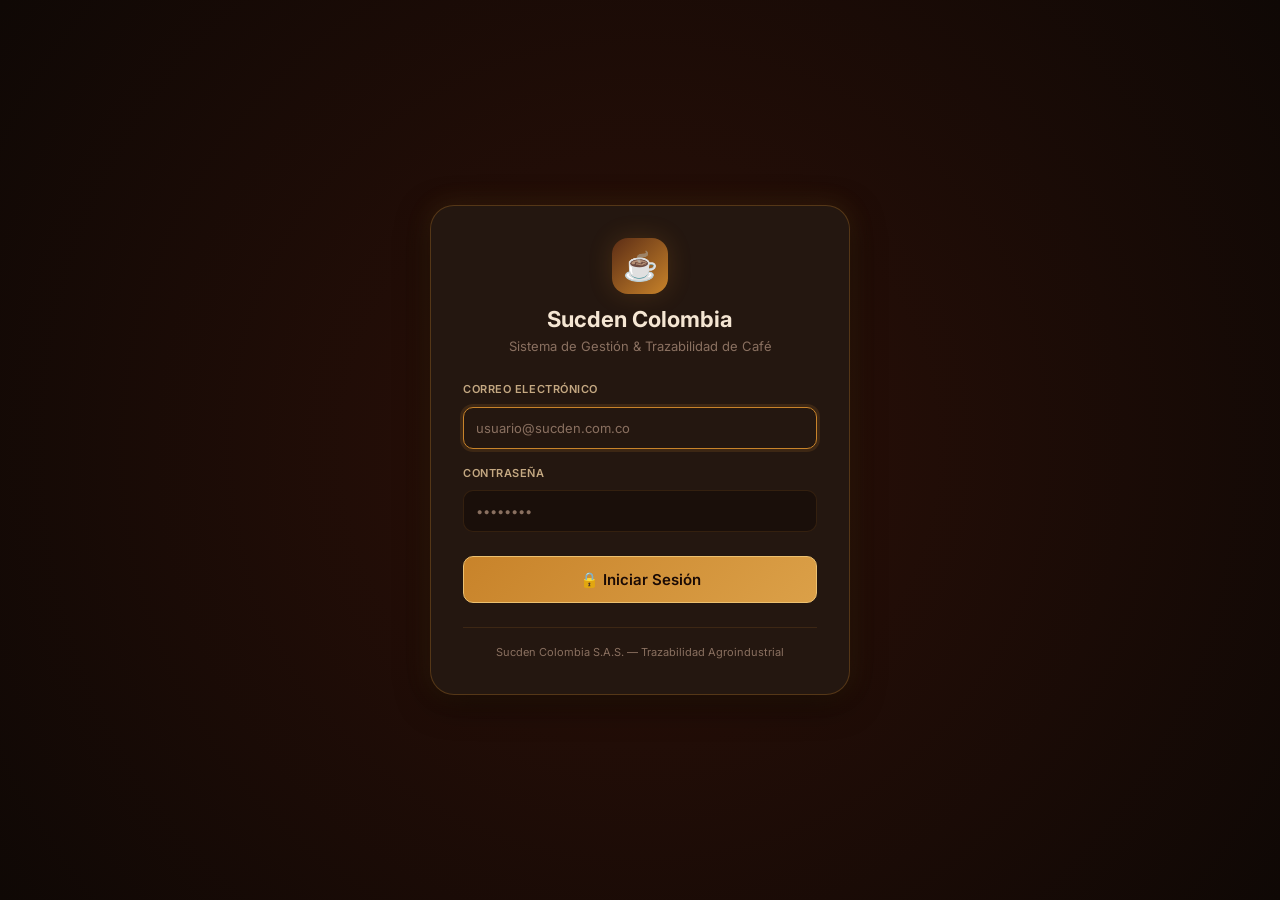
==== index.html @ e95acf9c "Add files via upload" ====
<!DOCTYPE html>
<html lang="es">
<head>
  <meta charset="UTF-8">
  <meta name="viewport" content="width=device-width, initial-scale=1.0">
  <title>Sucden Colombia — Acceso al Sistema de Trazabilidad</title>
  <link rel="stylesheet" href="src/styles/main.css">
  <style>
    body {
      display: flex;
      align-items: center;
      justify-content: center;
      min-height: 100vh;
      background: radial-gradient(circle at center, var(--coffee-900) 0%, var(--bg-base) 100%);
      padding: var(--sp-4);
    }
    .login-card {
      background: var(--bg-card);
      border: 1px solid var(--border-default);
      border-radius: var(--r-xl);
      padding: var(--sp-8);
      width: 100%;
      max-width: 420px;
      box-shadow: var(--shadow-lg), var(--shadow-glow);
    }
    .login-brand {
      text-align: center;
      margin-bottom: var(--sp-6);
    }
    .login-logo {
      width: 56px;
      height: 56px;
      border-radius: var(--r-lg);
      background: linear-gradient(135deg, var(--coffee-700), var(--gold-500));
      display: flex;
      align-items: center;
      justify-content: center;
      font-size: 28px;
      margin: 0 auto var(--sp-3);
      box-shadow: var(--shadow-glow);
    }
  </style>
</head>
<body>

  <div class="login-card">
    <div class="login-brand">
      <div class="login-logo">☕</div>
      <h1 class="page-title" style="font-size:var(--text-xl)">Sucden Colombia</h1>
      <p class="page-subtitle" style="margin-top:4px">Sistema de Gestión & Trazabilidad de Café</p>
    </div>

    <form id="form-login" onsubmit="handleLogin(event)" novalidate>
      <div class="form-group mb-4">
        <label class="form-label" for="login-email">Correo Electrónico</label>
        <input type="email" id="login-email" class="form-control" placeholder="usuario@sucden.com.co" required autofocus>
      </div>

      <div class="form-group mb-6">
        <label class="form-label" for="login-password">Contraseña</label>
        <input type="password" id="login-password" class="form-control" placeholder="••••••••" required>
      </div>

      <button type="submit" id="btn-login" class="btn btn-gold btn-lg" style="width:100%;justify-content:center">
        🔒 Iniciar Sesión
      </button>
    </form>

    <div style="margin-top:var(--sp-6);padding-top:var(--sp-4);border-top:1px solid var(--border-subtle);font-size:var(--text-xs);color:var(--text-muted);text-align:center">
      Sucden Colombia S.A.S. — Trazabilidad Agroindustrial
    </div>
  </div>

  <script src="src/services/api.js"></script>
  <script src="src/services/auth.js"></script>
  <script src="src/components/ui.js"></script>
  <script>
    // Redirigir si ya está autenticado
    if (Auth.isLoggedIn()) {
      window.location.href = 'app.html';
    }

    async function handleLogin(e) {
      e.preventDefault();
      const email = document.getElementById('login-email').value;
      const pass  = document.getElementById('login-password').value;
      const btn   = document.getElementById('btn-login');

      if (!email || !pass) {
        return Toast.error('Error', 'Ingrese su correo y contraseña');
      }

      btn.disabled = true;
      btn.textContent = '⏳ Autenticando...';

      try {
        await Auth.login(email, pass);
        Toast.success('Acceso correcto', 'Redirigiendo...');
        setTimeout(() => window.location.href = 'app.html', 500);
      } catch(err) {
        Toast.error('Acceso denegado', err.message);
        btn.disabled = false;
        btn.textContent = '🔒 Iniciar Sesión';
      }
    }
  </script>
</body>
</html>
---- src/styles/main.css ----
/* ============================================================
   main.css — Sucden Colombia · Design System
   Tipografía, variables, reset, layout base
   ============================================================ */

@import url('https://fonts.googleapis.com/css2?family=Inter:wght@300;400;500;600;700;800&display=swap');

/* ── Custom Properties ───────────────────────────────────── */
:root {
  /* Paleta corporativa café */
  --coffee-950:  #1A0A05;
  --coffee-900:  #2C1008;
  --coffee-800:  #3D1A0E;
  --coffee-700:  #5C2D15;
  --coffee-600:  #7A3D1E;
  --coffee-500:  #9B5028;
  --coffee-400:  #C06C38;
  --coffee-300:  #D4884E;
  --coffee-200:  #E8B082;
  --coffee-100:  #F3D5B5;
  --coffee-50:   #FAF0E6;

  --gold-500:    #C8832A;
  --gold-400:    #DBA048;
  --gold-300:    #ECC070;
  --gold-100:    #FBF0D9;

  --cream:       #F5E6D3;
  --cream-dark:  #EDD5BB;

  --olive-700:   #3D4A2D;
  --olive-500:   #5C6E42;
  --olive-300:   #8A9E67;

  /* UI Colors */
  --bg-base:     #0F0805;
  --bg-surface:  #1C120D;
  --bg-card:     #241710;
  --bg-elevated: #2E1E14;
  --bg-input:    #1A0F0A;

  --border-subtle:  rgba(200, 131, 42, 0.15);
  --border-default: rgba(200, 131, 42, 0.3);
  --border-strong:  rgba(200, 131, 42, 0.5);

  --text-primary:   #F5E6D3;
  --text-secondary: #C4A882;
  --text-muted:     #8A7060;
  --text-inverse:   #1A0A05;

  /* Status */
  --success:     #4CAF78;
  --success-bg:  rgba(76, 175, 120, 0.12);
  --warning:     #F5A623;
  --warning-bg:  rgba(245, 166, 35, 0.12);
  --danger:      #E05252;
  --danger-bg:   rgba(224, 82, 82, 0.12);
  --info:        #5BB8E8;
  --info-bg:     rgba(91, 184, 232, 0.12);

  /* Spacing */
  --sp-1: 4px;
  --sp-2: 8px;
  --sp-3: 12px;
  --sp-4: 16px;
  --sp-5: 20px;
  --sp-6: 24px;
  --sp-8: 32px;
  --sp-10: 40px;
  --sp-12: 48px;
  --sp-16: 64px;

  /* Radius */
  --r-sm:  6px;
  --r-md:  10px;
  --r-lg:  16px;
  --r-xl:  24px;
  --r-full: 9999px;

  /* Shadows */
  --shadow-sm:  0 1px 3px rgba(0,0,0,0.4);
  --shadow-md:  0 4px 16px rgba(0,0,0,0.5);
  --shadow-lg:  0 8px 32px rgba(0,0,0,0.6);
  --shadow-glow:0 0 24px rgba(200, 131, 42, 0.2);

  /* Sidebar */
  --sidebar-w:  260px;
  --sidebar-collapsed: 72px;

  /* Transitions */
  --tr-fast:  0.15s ease;
  --tr-base:  0.25s ease;
  --tr-slow:  0.4s ease;

  /* Typography */
  --font-body: 'Inter', -apple-system, BlinkMacSystemFont, sans-serif;
  --font-mono: 'Cascadia Code', 'Fira Code', monospace;

  --text-xs:   11px;
  --text-sm:   13px;
  --text-base: 14px;
  --text-md:   15px;
  --text-lg:   18px;
  --text-xl:   22px;
  --text-2xl:  28px;
  --text-3xl:  36px;
}

/* ── Reset ───────────────────────────────────────────────── */
*, *::before, *::after { box-sizing: border-box; margin: 0; padding: 0; }

html { font-size: 16px; -webkit-font-smoothing: antialiased; scroll-behavior: smooth; }

body {
  font-family: var(--font-body);
  font-size: var(--text-base);
  color: var(--text-primary);
  background: var(--bg-base);
  line-height: 1.6;
  min-height: 100vh;
  overflow-x: hidden;
}

a { color: var(--gold-400); text-decoration: none; transition: color var(--tr-fast); }
a:hover { color: var(--gold-300); }

img, svg { display: block; max-width: 100%; }

button, input, select, textarea { font-family: inherit; font-size: inherit; }

/* ── Scrollbar ───────────────────────────────────────────── */
::-webkit-scrollbar { width: 6px; height: 6px; }
::-webkit-scrollbar-track { background: var(--bg-base); }
::-webkit-scrollbar-thumb { background: var(--coffee-600); border-radius: var(--r-full); }
::-webkit-scrollbar-thumb:hover { background: var(--coffee-500); }

/* ── Layout App Shell ────────────────────────────────────── */
.app-shell {
  display: flex;
  min-height: 100vh;
}

.sidebar {
  width: var(--sidebar-w);
  min-height: 100vh;
  background: var(--bg-surface);
  border-right: 1px solid var(--border-subtle);
  display: flex;
  flex-direction: column;
  position: fixed;
  top: 0; left: 0;
  z-index: 100;
  transition: width var(--tr-base);
  overflow: hidden;
}

.sidebar.collapsed { width: var(--sidebar-collapsed); }

.main-wrapper {
  flex: 1;
  margin-left: var(--sidebar-w);
  min-height: 100vh;
  display: flex;
  flex-direction: column;
  transition: margin-left var(--tr-base);
}

.sidebar.collapsed ~ .main-wrapper,
.main-wrapper.sidebar-collapsed { margin-left: var(--sidebar-collapsed); }

.topbar {
  height: 60px;
  background: var(--bg-surface);
  border-bottom: 1px solid var(--border-subtle);
  display: flex;
  align-items: center;
  padding: 0 var(--sp-6);
  gap: var(--sp-4);
  position: sticky;
  top: 0;
  z-index: 90;
}

.page-content {
  flex: 1;
  padding: var(--sp-6);
  overflow-y: auto;
}

/* ── Sidebar Brand ───────────────────────────────────────── */
.sidebar-brand {
  padding: var(--sp-5) var(--sp-4);
  display: flex;
  align-items: center;
  gap: var(--sp-3);
  border-bottom: 1px solid var(--border-subtle);
  min-height: 72px;
}

.brand-logo {
  width: 40px;
  height: 40px;
  border-radius: var(--r-md);
  background: linear-gradient(135deg, var(--coffee-700), var(--gold-500));
  display: flex;
  align-items: center;
  justify-content: center;
  font-size: 20px;
  flex-shrink: 0;
  box-shadow: var(--shadow-glow);
}

.brand-text { overflow: hidden; white-space: nowrap; }
.brand-name {
  font-weight: 700;
  font-size: var(--text-md);
  color: var(--text-primary);
  line-height: 1.2;
}
.brand-sub {
  font-size: var(--text-xs);
  color: var(--gold-400);
  text-transform: uppercase;
  letter-spacing: 0.08em;
}

/* ── Sidebar Nav ─────────────────────────────────────────── */
.sidebar-nav {
  flex: 1;
  padding: var(--sp-4) 0;
  overflow-y: auto;
}

.nav-group-label {
  font-size: var(--text-xs);
  font-weight: 600;
  text-transform: uppercase;
  letter-spacing: 0.1em;
  color: var(--text-muted);
  padding: var(--sp-5) var(--sp-4) var(--sp-2);
  white-space: nowrap;
  overflow: hidden;
}

.nav-item {
  display: flex;
  align-items: center;
  gap: var(--sp-3);
  padding: var(--sp-3) var(--sp-4);
  margin: 1px var(--sp-2);
  border-radius: var(--r-md);
  color: var(--text-secondary);
  cursor: pointer;
  transition: all var(--tr-fast);
  white-space: nowrap;
  overflow: hidden;
  border: 1px solid transparent;
  font-weight: 500;
}

.nav-item:hover {
  background: var(--bg-elevated);
  color: var(--text-primary);
  border-color: var(--border-subtle);
}

.nav-item.active {
  background: linear-gradient(135deg, var(--coffee-800), var(--coffee-700));
  color: var(--cream);
  border-color: var(--border-default);
  box-shadow: var(--shadow-sm);
}

.nav-item.active .nav-icon { color: var(--gold-300); }

.nav-icon {
  font-size: 18px;
  flex-shrink: 0;
  width: 24px;
  display: flex;
  align-items: center;
  justify-content: center;
}

.nav-label { font-size: var(--text-sm); }
.nav-badge {
  margin-left: auto;
  background: var(--danger);
  color: white;
  font-size: 10px;
  font-weight: 700;
  padding: 2px 6px;
  border-radius: var(--r-full);
  min-width: 18px;
  text-align: center;
}

/* Sidebar footer */
.sidebar-footer {
  padding: var(--sp-4);
  border-top: 1px solid var(--border-subtle);
}

.user-card {
  display: flex;
  align-items: center;
  gap: var(--sp-3);
  padding: var(--sp-3);
  border-radius: var(--r-md);
  background: var(--bg-elevated);
  overflow: hidden;
}

.user-avatar {
  width: 36px;
  height: 36px;
  border-radius: var(--r-full);
  background: linear-gradient(135deg, var(--coffee-600), var(--gold-500));
  display: flex;
  align-items: center;
  justify-content: center;
  font-weight: 700;
  font-size: var(--text-sm);
  color: white;
  flex-shrink: 0;
}

.user-info { overflow: hidden; flex: 1; }
.user-name {
  font-size: var(--text-sm);
  font-weight: 600;
  color: var(--text-primary);
  white-space: nowrap;
  overflow: hidden;
  text-overflow: ellipsis;
}
.user-role {
  font-size: var(--text-xs);
  color: var(--gold-400);
  text-transform: uppercase;
  letter-spacing: 0.05em;
}

/* ── Topbar ──────────────────────────────────────────────── */
.topbar-toggle {
  width: 36px;
  height: 36px;
  border-radius: var(--r-md);
  background: var(--bg-elevated);
  border: 1px solid var(--border-subtle);
  color: var(--text-secondary);
  cursor: pointer;
  display: flex;
  align-items: center;
  justify-content: center;
  font-size: 18px;
  transition: all var(--tr-fast);
  flex-shrink: 0;
}
.topbar-toggle:hover { color: var(--text-primary); border-color: var(--border-default); }

.page-breadcrumb {
  flex: 1;
  display: flex;
  align-items: center;
  gap: var(--sp-2);
  font-size: var(--text-sm);
  color: var(--text-muted);
}
.breadcrumb-current { color: var(--text-primary); font-weight: 600; }

.topbar-actions { display: flex; align-items: center; gap: var(--sp-2); margin-left: auto; }

.icon-btn {
  width: 36px;
  height: 36px;
  border-radius: var(--r-md);
  background: transparent;
  border: 1px solid transparent;
  color: var(--text-secondary);
  cursor: pointer;
  display: flex;
  align-items: center;
  justify-content: center;
  font-size: 18px;
  transition: all var(--tr-fast);
  position: relative;
}
.icon-btn:hover {
  background: var(--bg-elevated);
  border-color: var(--border-subtle);
  color: var(--text-primary);
}
.icon-btn .dot {
  position: absolute;
  top: 6px; right: 6px;
  width: 8px; height: 8px;
  background: var(--danger);
  border-radius: var(--r-full);
  border: 2px solid var(--bg-surface);
}

/* ── Page Header ─────────────────────────────────────────── */
.page-header {
  display: flex;
  align-items: flex-start;
  justify-content: space-between;
  gap: var(--sp-4);
  margin-bottom: var(--sp-6);
}

.page-title-group {}
.page-title {
  font-size: var(--text-xl);
  font-weight: 700;
  color: var(--text-primary);
  line-height: 1.2;
}
.page-subtitle {
  font-size: var(--text-sm);
  color: var(--text-muted);
  margin-top: var(--sp-1);
}

.page-actions { display: flex; gap: var(--sp-2); flex-shrink: 0; }

/* ── Buttons ─────────────────────────────────────────────── */
.btn {
  display: inline-flex;
  align-items: center;
  gap: var(--sp-2);
  padding: var(--sp-2) var(--sp-4);
  border-radius: var(--r-md);
  font-size: var(--text-sm);
  font-weight: 600;
  cursor: pointer;
  border: 1px solid transparent;
  transition: all var(--tr-fast);
  white-space: nowrap;
  line-height: 1.4;
}

.btn-primary {
  background: linear-gradient(135deg, var(--coffee-700), var(--coffee-600));
  color: var(--cream);
  border-color: var(--coffee-500);
}
.btn-primary:hover {
  background: linear-gradient(135deg, var(--coffee-600), var(--coffee-500));
  box-shadow: var(--shadow-glow);
  transform: translateY(-1px);
}

.btn-gold {
  background: linear-gradient(135deg, var(--gold-500), var(--gold-400));
  color: var(--text-inverse);
  border-color: var(--gold-300);
}
.btn-gold:hover {
  background: linear-gradient(135deg, var(--gold-400), var(--gold-300));
  transform: translateY(-1px);
  box-shadow: 0 4px 16px rgba(200,131,42,0.4);
}

.btn-outline {
  background: transparent;
  color: var(--text-secondary);
  border-color: var(--border-default);
}
.btn-outline:hover {
  background: var(--bg-elevated);
  color: var(--text-primary);
  border-color: var(--border-strong);
}

.btn-danger {
  background: var(--danger-bg);
  color: var(--danger);
  border-color: rgba(224,82,82,0.3);
}
.btn-danger:hover {
  background: var(--danger);
  color: white;
}

.btn-success {
  background: var(--success-bg);
  color: var(--success);
  border-color: rgba(76,175,120,0.3);
}
.btn-success:hover { background: var(--success); color: white; }

.btn-sm { padding: 5px var(--sp-3); font-size: var(--text-xs); }
.btn-lg { padding: var(--sp-3) var(--sp-6); font-size: var(--text-md); }

.btn:disabled {
  opacity: 0.5;
  cursor: not-allowed;
  transform: none !important;
}

/* ── Cards ───────────────────────────────────────────────── */
.card {
  background: var(--bg-card);
  border: 1px solid var(--border-subtle);
  border-radius: var(--r-lg);
  overflow: hidden;
}

.card-header {
  display: flex;
  align-items: center;
  justify-content: space-between;
  padding: var(--sp-5) var(--sp-6);
  border-bottom: 1px solid var(--border-subtle);
  gap: var(--sp-3);
}

.card-title {
  font-size: var(--text-md);
  font-weight: 600;
  color: var(--text-primary);
}

.card-subtitle {
  font-size: var(--text-xs);
  color: var(--text-muted);
  margin-top: 2px;
}

.card-body { padding: var(--sp-6); }
.card-body-sm { padding: var(--sp-4); }

/* ── KPI Cards ───────────────────────────────────────────── */
.kpi-grid {
  display: grid;
  grid-template-columns: repeat(auto-fill, minmax(200px, 1fr));
  gap: var(--sp-4);
  margin-bottom: var(--sp-6);
}

.kpi-card {
  background: var(--bg-card);
  border: 1px solid var(--border-subtle);
  border-radius: var(--r-lg);
  padding: var(--sp-5);
  display: flex;
  flex-direction: column;
  gap: var(--sp-3);
  transition: all var(--tr-base);
  cursor: default;
  position: relative;
  overflow: hidden;
}

.kpi-card::before {
  content: '';
  position: absolute;
  top: 0; left: 0; right: 0;
  height: 3px;
  background: linear-gradient(90deg, var(--coffee-600), var(--gold-500));
  opacity: 0;
  transition: opacity var(--tr-base);
}

.kpi-card:hover {
  border-color: var(--border-default);
  transform: translateY(-2px);
  box-shadow: var(--shadow-md);
}

.kpi-card:hover::before { opacity: 1; }

.kpi-header {
  display: flex;
  align-items: center;
  justify-content: space-between;
}

.kpi-icon {
  width: 40px;
  height: 40px;
  border-radius: var(--r-md);
  display: flex;
  align-items: center;
  justify-content: center;
  font-size: 20px;
}

.kpi-icon.coffee  { background: rgba(92,45,21,0.4); }
.kpi-icon.gold    { background: rgba(200,131,42,0.2); }
.kpi-icon.success { background: var(--success-bg); }
.kpi-icon.warning { background: var(--warning-bg); }
.kpi-icon.danger  { background: var(--danger-bg); }
.kpi-icon.info    { background: var(--info-bg); }

.kpi-trend {
  font-size: var(--text-xs);
  font-weight: 600;
  padding: 3px 8px;
  border-radius: var(--r-full);
}
.kpi-trend.up   { background: var(--success-bg); color: var(--success); }
.kpi-trend.down { background: var(--danger-bg);  color: var(--danger); }

.kpi-value {
  font-size: var(--text-2xl);
  font-weight: 800;
  color: var(--text-primary);
  line-height: 1.1;
}

.kpi-value-unit {
  font-size: var(--text-sm);
  font-weight: 400;
  color: var(--text-muted);
  margin-left: 4px;
}

.kpi-label {
  font-size: var(--text-xs);
  color: var(--text-muted);
  font-weight: 500;
  text-transform: uppercase;
  letter-spacing: 0.05em;
}

/* ── Tables ──────────────────────────────────────────────── */
.table-container {
  overflow-x: auto;
  border-radius: var(--r-lg);
  border: 1px solid var(--border-subtle);
  background: var(--bg-card);
}

.table {
  width: 100%;
  border-collapse: collapse;
}

.table thead th {
  background: var(--bg-elevated);
  color: var(--text-muted);
  font-size: var(--text-xs);
  font-weight: 600;
  text-transform: uppercase;
  letter-spacing: 0.08em;
  padding: var(--sp-3) var(--sp-4);
  text-align: left;
  border-bottom: 1px solid var(--border-subtle);
  white-space: nowrap;
}

.table tbody td {
  padding: var(--sp-3) var(--sp-4);
  border-bottom: 1px solid var(--border-subtle);
  font-size: var(--text-sm);
  color: var(--text-secondary);
  vertical-align: middle;
}

.table tbody tr:last-child td { border-bottom: none; }

.table tbody tr:hover td {
  background: var(--bg-elevated);
  color: var(--text-primary);
}

.table tbody td.primary { color: var(--text-primary); font-weight: 500; }
.table tbody td.mono {
  font-family: var(--font-mono);
  font-size: var(--text-xs);
  color: var(--gold-400);
}

/* ── Badges ──────────────────────────────────────────────── */
.badge {
  display: inline-flex;
  align-items: center;
  gap: 4px;
  font-size: 11px;
  font-weight: 600;
  padding: 3px 10px;
  border-radius: var(--r-full);
  text-transform: uppercase;
  letter-spacing: 0.05em;
  white-space: nowrap;
}

.badge::before {
  content: '';
  width: 6px; height: 6px;
  border-radius: 50%;
  background: currentColor;
}

.badge-recibido    { background: var(--info-bg);    color: var(--info);    }
.badge-en_calidad  { background: var(--warning-bg); color: var(--warning); }
.badge-aprobado    { background: var(--success-bg); color: var(--success); }
.badge-rechazado   { background: var(--danger-bg);  color: var(--danger);  }
.badge-bloqueado   { background: rgba(150,0,0,0.2); color: #FF6B6B;        }
.badge-en_proceso  { background: rgba(91,184,232,0.15); color: var(--info); }
.badge-procesado   { background: rgba(92,110,66,0.3);  color: var(--olive-300); }
.badge-empacado    { background: var(--gold-100);   color: var(--coffee-700); }
.badge-despachado  { background: rgba(76,175,120,0.2); color: var(--success); }
.badge-borrador    { background: var(--bg-elevated); color: var(--text-muted); }
.badge-confirmado  { background: var(--success-bg); color: var(--success); }
.badge-cancelado   { background: var(--danger-bg);  color: var(--danger);  }
.badge-pendiente   { background: var(--warning-bg); color: var(--warning); }
.badge-activo      { background: var(--success-bg); color: var(--success); }
.badge-inactivo    { background: var(--bg-elevated); color: var(--text-muted); }

/* ── Forms ───────────────────────────────────────────────── */
.form-grid {
  display: grid;
  grid-template-columns: repeat(auto-fit, minmax(220px, 1fr));
  gap: var(--sp-4);
}

.form-grid-2 { grid-template-columns: 1fr 1fr; }
.form-grid-3 { grid-template-columns: 1fr 1fr 1fr; }

.form-group {
  display: flex;
  flex-direction: column;
  gap: var(--sp-2);
}

.form-group.span-2 { grid-column: span 2; }
.form-group.span-3 { grid-column: span 3; }
.form-group.span-full { grid-column: 1 / -1; }

.form-label {
  font-size: var(--text-xs);
  font-weight: 600;
  color: var(--text-secondary);
  text-transform: uppercase;
  letter-spacing: 0.05em;
}

.form-label .required { color: var(--danger); margin-left: 2px; }

.form-control {
  background: var(--bg-input);
  border: 1px solid var(--border-subtle);
  border-radius: var(--r-md);
  color: var(--text-primary);
  font-size: var(--text-sm);
  padding: var(--sp-3) var(--sp-3);
  transition: all var(--tr-fast);
  width: 100%;
}

.form-control:focus {
  outline: none;
  border-color: var(--gold-500);
  box-shadow: 0 0 0 3px rgba(200, 131, 42, 0.15);
  background: var(--bg-card);
}

.form-control::placeholder { color: var(--text-muted); }

select.form-control {
  cursor: pointer;
  appearance: none;
  background-image: url("data:image/svg+xml,%3Csvg xmlns='http://www.w3.org/2000/svg' width='12' height='8'%3E%3Cpath d='M1 1l5 5 5-5' stroke='%238A7060' stroke-width='1.5' fill='none' stroke-linecap='round'/%3E%3C/svg%3E");
  background-repeat: no-repeat;
  background-position: right 12px center;
  padding-right: 36px;
}

select.form-control option { background: var(--bg-card); }

textarea.form-control { resize: vertical; min-height: 80px; }

.form-hint {
  font-size: var(--text-xs);
  color: var(--text-muted);
}

.form-error {
  font-size: var(--text-xs);
  color: var(--danger);
  display: flex;
  align-items: center;
  gap: var(--sp-1);
}

.form-control.error { border-color: var(--danger); }

.form-computed {
  background: var(--bg-elevated);
  border: 1px solid var(--border-subtle);
  border-radius: var(--r-md);
  padding: var(--sp-3);
  font-size: var(--text-sm);
  color: var(--gold-300);
  font-weight: 600;
  font-family: var(--font-mono);
}

/* ── Search & Filter Bar ─────────────────────────────────── */
.filter-bar {
  display: flex;
  align-items: center;
  gap: var(--sp-3);
  flex-wrap: wrap;
  padding: var(--sp-4) var(--sp-5);
  background: var(--bg-card);
  border: 1px solid var(--border-subtle);
  border-radius: var(--r-lg);
  margin-bottom: var(--sp-4);
}

.search-input {
  flex: 1;
  min-width: 200px;
  position: relative;
}

.search-input input {
  width: 100%;
  padding-left: 36px;
}

.search-icon {
  position: absolute;
  left: 10px;
  top: 50%;
  transform: translateY(-50%);
  color: var(--text-muted);
  font-size: 16px;
  pointer-events: none;
}

/* ── Modals ──────────────────────────────────────────────── */
.modal-backdrop {
  position: fixed;
  inset: 0;
  background: rgba(0, 0, 0, 0.7);
  backdrop-filter: blur(4px);
  z-index: 1000;
  display: flex;
  align-items: center;
  justify-content: center;
  padding: var(--sp-4);
  opacity: 0;
  transition: opacity var(--tr-base);
}

.modal-backdrop.open { opacity: 1; }

.modal {
  background: var(--bg-card);
  border: 1px solid var(--border-default);
  border-radius: var(--r-xl);
  width: 100%;
  max-width: 700px;
  max-height: 90vh;
  display: flex;
  flex-direction: column;
  box-shadow: var(--shadow-lg), var(--shadow-glow);
  transform: translateY(20px) scale(0.97);
  transition: transform var(--tr-base);
}

.modal-backdrop.open .modal { transform: translateY(0) scale(1); }

.modal-header {
  display: flex;
  align-items: center;
  justify-content: space-between;
  padding: var(--sp-5) var(--sp-6);
  border-bottom: 1px solid var(--border-subtle);
}

.modal-title {
  font-size: var(--text-lg);
  font-weight: 700;
  color: var(--text-primary);
}

.modal-close {
  width: 32px;
  height: 32px;
  border-radius: var(--r-md);
  background: var(--bg-elevated);
  border: 1px solid var(--border-subtle);
  color: var(--text-muted);
  cursor: pointer;
  display: flex;
  align-items: center;
  justify-content: center;
  font-size: 18px;
  transition: all var(--tr-fast);
}
.modal-close:hover { color: var(--danger); border-color: var(--danger); }

.modal-body {
  flex: 1;
  padding: var(--sp-6);
  overflow-y: auto;
}

.modal-footer {
  padding: var(--sp-4) var(--sp-6);
  border-top: 1px solid var(--border-subtle);
  display: flex;
  justify-content: flex-end;
  gap: var(--sp-3);
}

.modal-lg .modal { max-width: 900px; }
.modal-xl .modal { max-width: 1200px; }
.modal-sm .modal { max-width: 420px; }

/* ── Toast notifications ─────────────────────────────────── */
.toast-container {
  position: fixed;
  bottom: var(--sp-6);
  right: var(--sp-6);
  z-index: 2000;
  display: flex;
  flex-direction: column;
  gap: var(--sp-2);
  pointer-events: none;
}

.toast {
  display: flex;
  align-items: center;
  gap: var(--sp-3);
  background: var(--bg-elevated);
  border: 1px solid var(--border-default);
  border-radius: var(--r-lg);
  padding: var(--sp-4);
  max-width: 380px;
  box-shadow: var(--shadow-lg);
  pointer-events: all;
  animation: slideInToast 0.3s ease forwards;
}

.toast.removing { animation: slideOutToast 0.3s ease forwards; }

.toast-icon { font-size: 20px; flex-shrink: 0; }
.toast-content { flex: 1; }
.toast-title { font-size: var(--text-sm); font-weight: 600; color: var(--text-primary); }
.toast-msg { font-size: var(--text-xs); color: var(--text-muted); margin-top: 2px; }

.toast.success { border-color: rgba(76,175,120,0.4); }
.toast.error   { border-color: rgba(224,82,82,0.4); }
.toast.warning { border-color: rgba(245,166,35,0.4); }
.toast.info    { border-color: rgba(91,184,232,0.4); }

@keyframes slideInToast {
  from { opacity: 0; transform: translateX(100%); }
  to   { opacity: 1; transform: translateX(0); }
}
@keyframes slideOutToast {
  from { opacity: 1; transform: translateX(0); }
  to   { opacity: 0; transform: translateX(100%); }
}

/* ── Timeline ────────────────────────────────────────────── */
.timeline {
  display: flex;
  flex-direction: column;
  gap: 0;
  padding-left: var(--sp-4);
}

.timeline-item {
  display: flex;
  gap: var(--sp-4);
  padding-bottom: var(--sp-6);
  position: relative;
}

.timeline-item::before {
  content: '';
  position: absolute;
  left: -var(--sp-4);
  top: 32px;
  bottom: 0;
  width: 2px;
  background: var(--border-subtle);
}

.timeline-item:last-child::before { display: none; }

.timeline-dot {
  width: 32px;
  height: 32px;
  border-radius: var(--r-full);
  border: 2px solid var(--border-default);
  background: var(--bg-card);
  display: flex;
  align-items: center;
  justify-content: center;
  font-size: 14px;
  flex-shrink: 0;
  position: relative;
  z-index: 1;
}

.timeline-dot.active { border-color: var(--gold-500); background: var(--coffee-800); }
.timeline-dot.done   { border-color: var(--success);  background: var(--success-bg); }
.timeline-dot.blocked{ border-color: var(--danger);   background: var(--danger-bg);  }

.timeline-content { flex: 1; }
.timeline-title { font-weight: 600; color: var(--text-primary); font-size: var(--text-sm); }
.timeline-date  { font-size: var(--text-xs); color: var(--text-muted); margin-top: 2px; }
.timeline-body  { margin-top: var(--sp-3); }

/* ── Pagination ──────────────────────────────────────────── */
.pagination {
  display: flex;
  align-items: center;
  justify-content: space-between;
  padding: var(--sp-4);
  border-top: 1px solid var(--border-subtle);
}

.pagination-info {
  font-size: var(--text-xs);
  color: var(--text-muted);
}

.pagination-pages {
  display: flex;
  gap: var(--sp-1);
}

.page-btn {
  width: 32px;
  height: 32px;
  border-radius: var(--r-md);
  background: transparent;
  border: 1px solid var(--border-subtle);
  color: var(--text-secondary);
  cursor: pointer;
  font-size: var(--text-xs);
  display: flex;
  align-items: center;
  justify-content: center;
  transition: all var(--tr-fast);
}
.page-btn:hover { background: var(--bg-elevated); color: var(--text-primary); }
.page-btn.active { background: var(--coffee-700); color: var(--cream); border-color: var(--coffee-600); }

/* ── Alerts ──────────────────────────────────────────────── */
.alert {
  display: flex;
  align-items: flex-start;
  gap: var(--sp-3);
  padding: var(--sp-4);
  border-radius: var(--r-md);
  border: 1px solid;
  font-size: var(--text-sm);
  margin-bottom: var(--sp-4);
}

.alert-icon { font-size: 18px; flex-shrink: 0; margin-top: 1px; }
.alert-content { flex: 1; }
.alert-title { font-weight: 600; margin-bottom: 4px; }

.alert-danger  { background: var(--danger-bg);  border-color: rgba(224,82,82,0.3);   color: var(--danger);  }
.alert-warning { background: var(--warning-bg); border-color: rgba(245,166,35,0.3);  color: var(--warning); }
.alert-success { background: var(--success-bg); border-color: rgba(76,175,120,0.3);  color: var(--success); }
.alert-info    { background: var(--info-bg);    border-color: rgba(91,184,232,0.3);  color: var(--info);    }

/* ── Empty state ─────────────────────────────────────────── */
.empty-state {
  display: flex;
  flex-direction: column;
  align-items: center;
  justify-content: center;
  padding: var(--sp-16) var(--sp-8);
  text-align: center;
  gap: var(--sp-4);
}

.empty-icon { font-size: 48px; opacity: 0.4; }
.empty-title { font-size: var(--text-lg); font-weight: 600; color: var(--text-primary); }
.empty-msg { font-size: var(--text-sm); color: var(--text-muted); max-width: 320px; }

/* ── Loading / Spinner ───────────────────────────────────── */
.spinner {
  width: 24px; height: 24px;
  border: 2px solid var(--border-subtle);
  border-top-color: var(--gold-400);
  border-radius: 50%;
  animation: spin 0.7s linear infinite;
}

@keyframes spin { to { transform: rotate(360deg); } }

.loading-overlay {
  position: absolute;
  inset: 0;
  background: rgba(15,8,5,0.7);
  display: flex;
  align-items: center;
  justify-content: center;
  border-radius: inherit;
  z-index: 10;
}

/* ── Section ─────────────────────────────────────────────── */
.section { margin-bottom: var(--sp-8); }
.section-title {
  font-size: var(--text-md);
  font-weight: 600;
  color: var(--text-primary);
  margin-bottom: var(--sp-4);
  display: flex;
  align-items: center;
  gap: var(--sp-2);
}
.section-title::after {
  content: '';
  flex: 1;
  height: 1px;
  background: var(--border-subtle);
}

/* ── Chart placeholder ───────────────────────────────────── */
.chart-container {
  position: relative;
  width: 100%;
}

/* ── Utility ─────────────────────────────────────────────── */
.text-primary   { color: var(--text-primary) !important; }
.text-secondary { color: var(--text-secondary) !important; }
.text-muted     { color: var(--text-muted) !important; }
.text-gold      { color: var(--gold-400) !important; }
.text-success   { color: var(--success) !important; }
.text-danger    { color: var(--danger) !important; }
.text-warning   { color: var(--warning) !important; }

.fw-400 { font-weight: 400; }
.fw-500 { font-weight: 500; }
.fw-600 { font-weight: 600; }
.fw-700 { font-weight: 700; }

.fs-xs { font-size: var(--text-xs); }
.fs-sm { font-size: var(--text-sm); }
.fs-md { font-size: var(--text-md); }

.d-flex { display: flex; }
.align-center { align-items: center; }
.justify-between { justify-content: space-between; }
.gap-2 { gap: var(--sp-2); }
.gap-3 { gap: var(--sp-3); }
.gap-4 { gap: var(--sp-4); }

.mt-2 { margin-top: var(--sp-2); }
.mt-4 { margin-top: var(--sp-4); }
.mt-6 { margin-top: var(--sp-6); }
.mb-4 { margin-bottom: var(--sp-4); }
.mb-6 { margin-bottom: var(--sp-6); }

.p-4 { padding: var(--sp-4); }
.p-6 { padding: var(--sp-6); }

/* ── Responsive ──────────────────────────────────────────── */
@media (max-width: 1024px) {
  .sidebar { width: var(--sidebar-collapsed); }
  .sidebar .brand-text,
  .sidebar .nav-label,
  .sidebar .nav-group-label,
  .sidebar .user-info { display: none; }
  .main-wrapper { margin-left: var(--sidebar-collapsed); }
  .kpi-grid { grid-template-columns: repeat(auto-fill, minmax(160px, 1fr)); }
}

@media (max-width: 768px) {
  .sidebar { transform: translateX(-100%); width: var(--sidebar-w); }
  .sidebar .brand-text,
  .sidebar .nav-label,
  .sidebar .nav-group-label,
  .sidebar .user-info { display: block; }
  .sidebar.mobile-open { transform: translateX(0); }
  .main-wrapper { margin-left: 0; }
  .page-content { padding: var(--sp-4); }
  .form-grid-2, .form-grid-3 { grid-template-columns: 1fr; }
  .kpi-grid { grid-template-columns: 1fr 1fr; }
  .modal { max-width: 100%; border-radius: var(--r-lg); }
}

@media (max-width: 480px) {
  .kpi-grid { grid-template-columns: 1fr; }
  .page-header { flex-direction: column; }
  .filter-bar { flex-direction: column; align-items: stretch; }
}
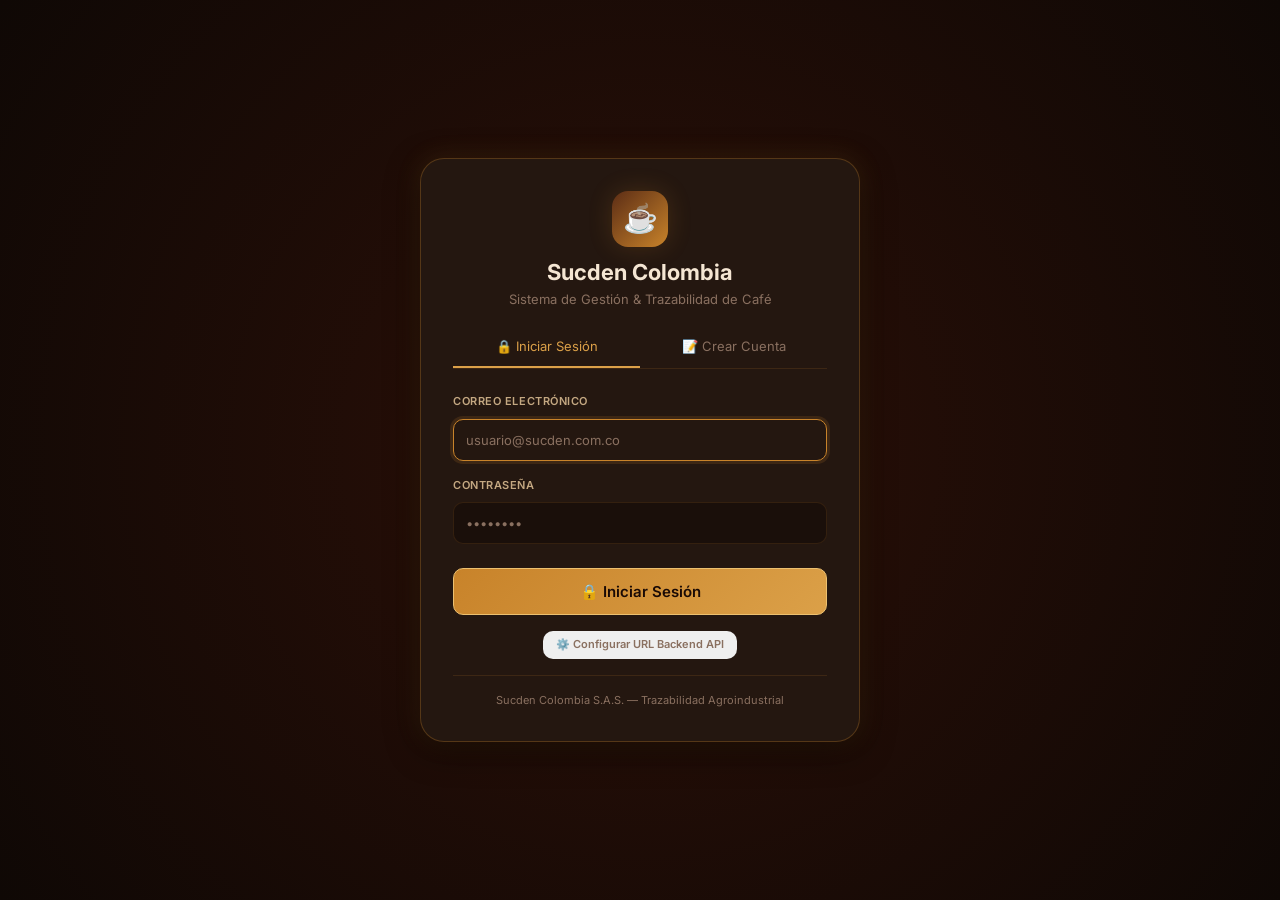
==== commit 1140cee0: "Add files via upload" ====
--- a/index.html
+++ b/index.html
@@ -3,7 +3,7 @@
 <head>
   <meta charset="UTF-8">
   <meta name="viewport" content="width=device-width, initial-scale=1.0">
-  <title>Sucden Colombia — Acceso al Sistema de Trazabilidad</title>
+  <title>Sucden Colombia — Acceso & Registro</title>
   <link rel="stylesheet" href="src/styles/main.css">
   <style>
     body {
@@ -20,12 +20,12 @@
       border-radius: var(--r-xl);
       padding: var(--sp-8);
       width: 100%;
-      max-width: 420px;
+      max-width: 440px;
       box-shadow: var(--shadow-lg), var(--shadow-glow);
     }
     .login-brand {
       text-align: center;
-      margin-bottom: var(--sp-6);
+      margin-bottom: var(--sp-4);
     }
     .login-logo {
       width: 56px;
@@ -39,6 +39,36 @@
       margin: 0 auto var(--sp-3);
       box-shadow: var(--shadow-glow);
     }
+    .auth-tabs {
+      display: flex;
+      border-bottom: 1px solid var(--border-subtle);
+      margin-bottom: var(--sp-6);
+    }
+    .auth-tab {
+      flex: 1;
+      padding: var(--sp-3) 0;
+      text-align: center;
+      background: none;
+      border: none;
+      border-bottom: 2px solid transparent;
+      color: var(--text-muted);
+      font-weight: var(--fw-semibold);
+      font-size: var(--text-sm);
+      cursor: pointer;
+      transition: all 0.2s ease;
+    }
+    .auth-tab.active {
+      color: var(--gold-400);
+      border-bottom-color: var(--gold-400);
+    }
+    .config-box {
+      margin-top: var(--sp-4);
+      padding: var(--sp-3);
+      background: var(--bg-surface);
+      border: 1px solid var(--border-subtle);
+      border-radius: var(--r-md);
+      display: none;
+    }
   </style>
 </head>
 <body>
@@ -50,6 +80,13 @@
       <p class="page-subtitle" style="margin-top:4px">Sistema de Gestión & Trazabilidad de Café</p>
     </div>
 
+    <!-- Pestañas Acceso / Registro -->
+    <div class="auth-tabs">
+      <button class="auth-tab active" id="tab-login" onclick="switchTab('login')">🔒 Iniciar Sesión</button>
+      <button class="auth-tab" id="tab-register" onclick="switchTab('register')">📝 Crear Cuenta</button>
+    </div>
+
+    <!-- Formulario Iniciar Sesión -->
     <form id="form-login" onsubmit="handleLogin(event)" novalidate>
       <div class="form-group mb-4">
         <label class="form-label" for="login-email">Correo Electrónico</label>
@@ -66,7 +103,58 @@
       </button>
     </form>
 
-    <div style="margin-top:var(--sp-6);padding-top:var(--sp-4);border-top:1px solid var(--border-subtle);font-size:var(--text-xs);color:var(--text-muted);text-align:center">
+    <!-- Formulario Crear Cuenta -->
+    <form id="form-register" onsubmit="handleRegister(event)" style="display:none" novalidate>
+      <div class="form-group mb-3">
+        <label class="form-label" for="reg-nombre">Nombre Completo</label>
+        <input type="text" id="reg-nombre" class="form-control" placeholder="Ej. Carlos Mendoza" required>
+      </div>
+
+      <div class="form-group mb-3">
+        <label class="form-label" for="reg-email">Correo Electrónico</label>
+        <input type="email" id="reg-email" class="form-control" placeholder="usuario@sucden.com.co" required>
+      </div>
+
+      <div class="form-group mb-3">
+        <label class="form-label" for="reg-password">Contraseña</label>
+        <input type="password" id="reg-password" class="form-control" placeholder="Mínimo 6 caracteres" required>
+      </div>
+
+      <div class="form-group mb-5">
+        <label class="form-label" for="reg-rol">Rol Solicitado</label>
+        <select id="reg-rol" class="form-control" required>
+          <option value="RECEPCION">Recepción de Café</option>
+          <option value="CALIDAD">Control de Calidad</option>
+          <option value="PRODUCCION">Trilla & Producción</option>
+          <option value="BODEGA">Bodega e Inventarios</option>
+          <option value="DESPACHOS">Despachos & Exportación</option>
+          <option value="GERENCIA">Gerencia / Reportes</option>
+          <option value="CONSULTA" selected>Consulta General</option>
+        </select>
+      </div>
+
+      <button type="submit" id="btn-register" class="btn btn-gold btn-lg" style="width:100%;justify-content:center">
+        ✨ Registrar mi Usuario
+      </button>
+    </form>
+
+    <!-- Configuración de URL de Backend -->
+    <div style="text-align:center;margin-top:var(--sp-4)">
+      <button type="button" class="btn btn-ghost btn-sm" onclick="toggleConfig()" style="font-size:var(--text-xs);color:var(--text-muted)">
+        ⚙️ Configurar URL Backend API
+      </button>
+    </div>
+
+    <div id="config-box" class="config-box mb-4">
+      <label class="form-label" style="font-size:var(--text-xs)" for="api-url-input">URL del Web App de Google Apps Script:</label>
+      <input type="url" id="api-url-input" class="form-control" style="font-size:var(--text-xs)" placeholder="https://script.google.com/macros/s/AKfycb.../exec">
+      <div style="display:flex;gap:var(--sp-2);margin-top:var(--sp-2)">
+        <button type="button" onclick="saveApiUrl()" class="btn btn-primary btn-sm" style="flex:1">💾 Guardar URL</button>
+        <button type="button" onclick="testApiUrl()" class="btn btn-secondary btn-sm">⚡ Probar</button>
+      </div>
+    </div>
+
+    <div style="margin-top:var(--sp-4);padding-top:var(--sp-4);border-top:1px solid var(--border-subtle);font-size:var(--text-xs);color:var(--text-muted);text-align:center">
       Sucden Colombia S.A.S. — Trazabilidad Agroindustrial
     </div>
   </div>
@@ -78,6 +166,47 @@
     // Redirigir si ya está autenticado
     if (Auth.isLoggedIn()) {
       window.location.href = 'app.html';
+    }
+
+    // Inicializar campo URL
+    document.getElementById('api-url-input').value = API.BASE_URL;
+
+    function switchTab(tab) {
+      document.getElementById('tab-login').classList.toggle('active', tab === 'login');
+      document.getElementById('tab-register').classList.toggle('active', tab === 'register');
+      document.getElementById('form-login').style.display = tab === 'login' ? 'block' : 'none';
+      document.getElementById('form-register').style.display = tab === 'register' ? 'block' : 'none';
+    }
+
+    function toggleConfig() {
+      const box = document.getElementById('config-box');
+      box.style.display = box.style.display === 'none' ? 'block' : 'none';
+    }
+
+    function saveApiUrl() {
+      const url = document.getElementById('api-url-input').value.trim();
+      if (!url || !url.startsWith('https://script.google.com/')) {
+        return Toast.error('URL no válida', 'Ingrese una URL que comience por https://script.google.com/...');
+      }
+      localStorage.setItem('sucden_api_url', url);
+      Toast.success('URL Guardada', 'Se ha guardado la nueva URL de la API');
+      setTimeout(() => window.location.reload(), 800);
+    }
+
+    async function testApiUrl() {
+      const url = document.getElementById('api-url-input').value.trim();
+      if (!url) return Toast.error('URL requerida', 'Ingrese la URL a probar');
+      try {
+        const res = await fetch(`${url}?action=health`);
+        const data = await res.json();
+        if (data.ok) {
+          Toast.success('Conexión Exitosa', 'El backend respondió correctamente.');
+        } else {
+          Toast.error('Respuesta inesperada', data.message || 'Error en backend');
+        }
+      } catch (err) {
+        Toast.error('Error de Conexión', 'No se pudo conectar a la URL. Verifique que la publicación esté en "Cualquier persona".');
+      }
     }
 
     async function handleLogin(e) {
@@ -103,6 +232,33 @@
         btn.textContent = '🔒 Iniciar Sesión';
       }
     }
+
+    async function handleRegister(e) {
+      e.preventDefault();
+      const nombre   = document.getElementById('reg-nombre').value.trim();
+      const email    = document.getElementById('reg-email').value.trim();
+      const password = document.getElementById('reg-password').value;
+      const rol      = document.getElementById('reg-rol').value;
+      const btn      = document.getElementById('btn-register');
+
+      if (!nombre || !email || !password) {
+        return Toast.error('Datos incompletos', 'Diligencie todos los campos requeridos.');
+      }
+
+      btn.disabled = true;
+      btn.textContent = '⏳ Registrando...';
+
+      try {
+        await API.post('register', { nombre, email, password, rol });
+        Toast.success('Registro Exitoso', 'Tu usuario ha sido creado. Iniciando sesión...');
+        await Auth.login(email, password);
+        setTimeout(() => window.location.href = 'app.html', 600);
+      } catch (err) {
+        Toast.error('Error en registro', err.message);
+        btn.disabled = false;
+        btn.textContent = '✨ Registrar mi Usuario';
+      }
+    }
   </script>
 </body>
 </html>
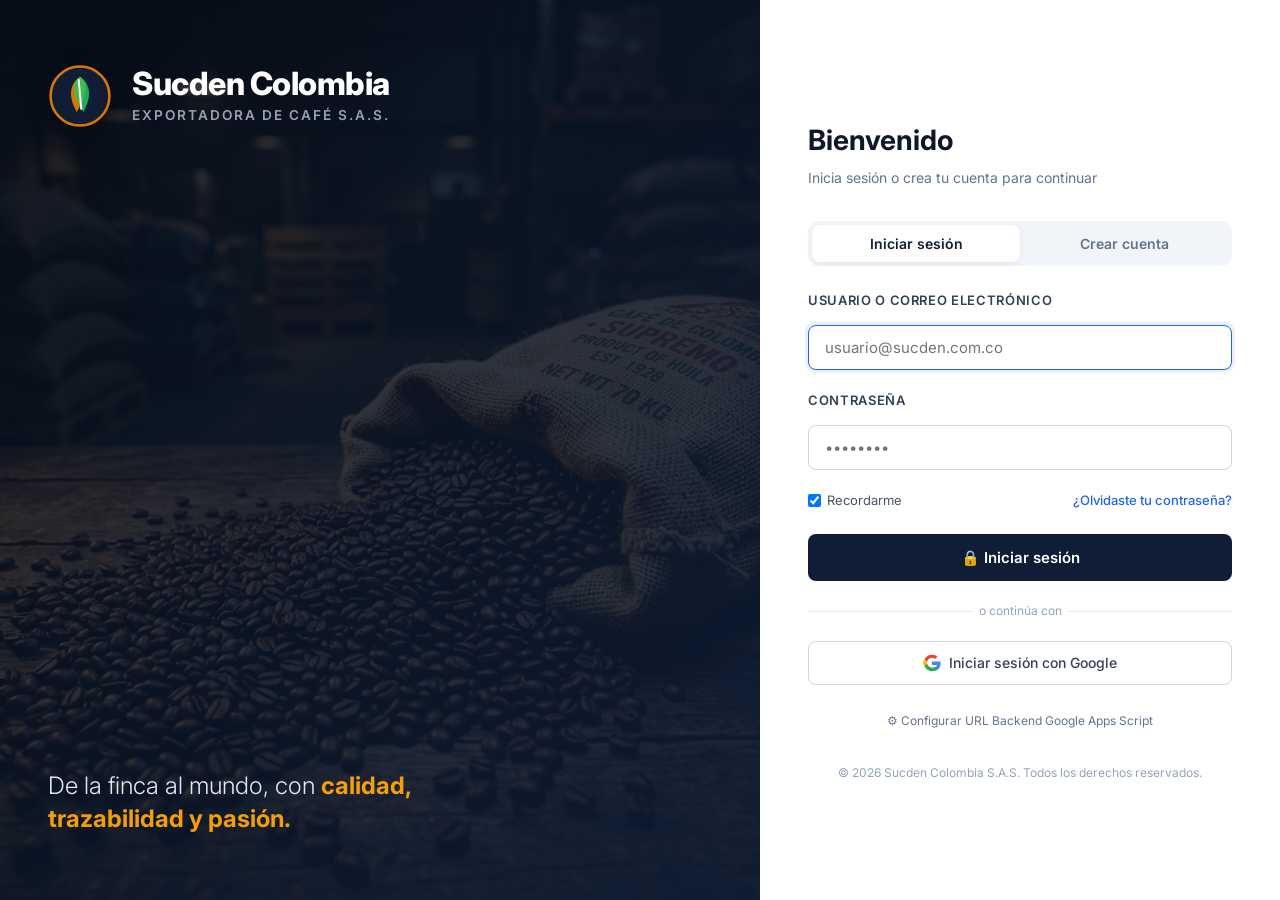
==== commit ecd37cde: "Add files via upload" ====
--- a/index.html
+++ b/index.html
@@ -3,159 +3,327 @@
 <head>
   <meta charset="UTF-8">
   <meta name="viewport" content="width=device-width, initial-scale=1.0">
-  <title>Sucden Colombia — Acceso & Registro</title>
+  <title>Sucden Colombia — Acceso al Sistema de Trazabilidad</title>
   <link rel="stylesheet" href="src/styles/main.css">
   <style>
+    * { box-sizing: border-box; margin: 0; padding: 0; }
     body {
+      min-height: 100vh;
+      font-family: 'Inter', system-ui, -apple-system, sans-serif;
+      background: #F8FAFC;
+      display: flex;
+    }
+    .login-container {
+      display: flex;
+      width: 100vw;
+      min-height: 100vh;
+    }
+    /* Panel Izquierdo: Hero Imagen de Café */
+    .login-hero {
+      flex: 1.2;
+      background: linear-gradient(135deg, rgba(7,14,26,0.82) 0%, rgba(15,30,54,0.88) 100%), 
+                  url('src/assets/coffee_bg.png') center/cover no-repeat;
+      display: flex;
+      flex-direction: column;
+      justify-content: space-between;
+      padding: 4rem 3rem;
+      color: #FFFFFF;
+      position: relative;
+    }
+    .hero-brand {
+      display: flex;
+      align-items: center;
+      gap: 1.25rem;
+    }
+    .hero-logo-svg {
+      width: 64px;
+      height: 64px;
+      filter: drop-shadow(0 4px 12px rgba(0,0,0,0.3));
+    }
+    .hero-title {
+      font-size: 2rem;
+      font-weight: 800;
+      letter-spacing: -0.5px;
+      color: #FFFFFF;
+      line-height: 1.1;
+    }
+    .hero-subtitle {
+      font-size: 0.85rem;
+      color: #94A3B8;
+      letter-spacing: 2px;
+      text-transform: uppercase;
+      font-weight: 600;
+      margin-top: 4px;
+    }
+    .hero-footer-text {
+      font-size: 1.5rem;
+      font-weight: 300;
+      line-height: 1.4;
+      max-width: 500px;
+      color: #E2E8F0;
+    }
+    .hero-footer-text strong {
+      font-weight: 700;
+      color: #F59E0B;
+    }
+
+    /* Panel Derecho: Formulario Blanco */
+    .login-form-wrapper {
+      flex: 1;
+      max-width: 520px;
+      background: #FFFFFF;
+      display: flex;
+      flex-direction: column;
+      justify-content: center;
+      padding: 3.5rem 3rem;
+      box-shadow: -10px 0 30px rgba(0,0,0,0.05);
+    }
+    .form-header {
+      margin-bottom: 2rem;
+    }
+    .form-title {
+      font-size: 1.75rem;
+      font-weight: 700;
+      color: #0F172A;
+    }
+    .form-subtitle {
+      font-size: 0.875rem;
+      color: #64748B;
+      margin-top: 0.25rem;
+    }
+    .auth-tabs {
+      display: flex;
+      background: #F1F5F9;
+      padding: 4px;
+      border-radius: 10px;
+      margin-bottom: 1.5rem;
+    }
+    .auth-tab {
+      flex: 1;
+      padding: 10px;
+      text-align: center;
+      background: transparent;
+      border: none;
+      border-radius: 8px;
+      color: #64748B;
+      font-weight: 600;
+      font-size: 0.875rem;
+      cursor: pointer;
+      transition: all 0.2s ease;
+    }
+    .auth-tab.active {
+      background: #FFFFFF;
+      color: #0F1E36;
+      box-shadow: 0 2px 6px rgba(0,0,0,0.06);
+    }
+    .form-group {
+      margin-bottom: 1.25rem;
+    }
+    .form-label {
+      display: block;
+      font-size: 0.8125rem;
+      font-weight: 600;
+      color: #334155;
+      margin-bottom: 0.375rem;
+    }
+    .form-input {
+      width: 100%;
+      padding: 0.75rem 1rem;
+      font-size: 0.9375rem;
+      border: 1px solid #CBD5E1;
+      border-radius: 8px;
+      background: #FFFFFF;
+      color: #0F172A;
+      outline: none;
+      transition: border-color 0.2s ease;
+    }
+    .form-input:focus {
+      border-color: #2563EB;
+      box-shadow: 0 0 0 3px rgba(37,99,235,0.1);
+    }
+    .btn-submit {
+      width: 100%;
+      padding: 0.875rem;
+      font-size: 0.9375rem;
+      font-weight: 600;
+      color: #FFFFFF;
+      background: #0F1E36;
+      border: none;
+      border-radius: 8px;
+      cursor: pointer;
+      transition: background 0.2s ease;
       display: flex;
       align-items: center;
       justify-content: center;
-      min-height: 100vh;
-      background: radial-gradient(circle at center, var(--coffee-900) 0%, var(--bg-base) 100%);
-      padding: var(--sp-4);
-    }
-    .login-card {
-      background: var(--bg-card);
-      border: 1px solid var(--border-default);
-      border-radius: var(--r-xl);
-      padding: var(--sp-8);
+      gap: 8px;
+    }
+    .btn-submit:hover {
+      background: #162A45;
+    }
+    .btn-google {
       width: 100%;
-      max-width: 440px;
-      box-shadow: var(--shadow-lg), var(--shadow-glow);
-    }
-    .login-brand {
-      text-align: center;
-      margin-bottom: var(--sp-4);
-    }
-    .login-logo {
-      width: 56px;
-      height: 56px;
-      border-radius: var(--r-lg);
-      background: linear-gradient(135deg, var(--coffee-700), var(--gold-500));
+      padding: 0.75rem;
+      font-size: 0.875rem;
+      font-weight: 500;
+      color: #334155;
+      background: #FFFFFF;
+      border: 1px solid #CBD5E1;
+      border-radius: 8px;
+      cursor: pointer;
       display: flex;
       align-items: center;
       justify-content: center;
-      font-size: 28px;
-      margin: 0 auto var(--sp-3);
-      box-shadow: var(--shadow-glow);
-    }
-    .auth-tabs {
-      display: flex;
-      border-bottom: 1px solid var(--border-subtle);
-      margin-bottom: var(--sp-6);
-    }
-    .auth-tab {
+      gap: 8px;
+      margin-top: 1rem;
+      transition: background 0.2s ease;
+    }
+    .btn-google:hover {
+      background: #F8FAFC;
+    }
+    .divider {
+      display: flex;
+      align-items: center;
+      text-align: center;
+      color: #94A3B8;
+      font-size: 0.75rem;
+      margin: 1.25rem 0;
+    }
+    .divider::before, .divider::after {
+      content: '';
       flex: 1;
-      padding: var(--sp-3) 0;
-      text-align: center;
-      background: none;
-      border: none;
-      border-bottom: 2px solid transparent;
-      color: var(--text-muted);
-      font-weight: var(--fw-semibold);
-      font-size: var(--text-sm);
-      cursor: pointer;
-      transition: all 0.2s ease;
-    }
-    .auth-tab.active {
-      color: var(--gold-400);
-      border-bottom-color: var(--gold-400);
-    }
-    .config-box {
-      margin-top: var(--sp-4);
-      padding: var(--sp-3);
-      background: var(--bg-surface);
-      border: 1px solid var(--border-subtle);
-      border-radius: var(--r-md);
-      display: none;
+      border-bottom: 1px solid #E2E8F0;
+    }
+    .divider::before { margin-right: .5em; }
+    .divider::after { margin-left: .5em; }
+
+    @media (max-width: 900px) {
+      .login-hero { display: none; }
+      .login-form-wrapper { max-width: 100%; }
     }
   </style>
 </head>
 <body>
 
-  <div class="login-card">
-    <div class="login-brand">
-      <div class="login-logo">☕</div>
-      <h1 class="page-title" style="font-size:var(--text-xl)">Sucden Colombia</h1>
-      <p class="page-subtitle" style="margin-top:4px">Sistema de Gestión & Trazabilidad de Café</p>
+  <div class="login-container">
+    <!-- Panel Izquierdo Hero Imagen de Café -->
+    <div class="login-hero">
+      <div class="hero-brand">
+        <!-- SVG Logo Sucden Colombia -->
+        <svg class="hero-logo-svg" viewBox="0 0 100 100" fill="none" xmlns="http://www.w3.org/2000/svg">
+          <circle cx="50" cy="50" r="46" fill="#0F1E36" stroke="#D97706" stroke-width="4"/>
+          <path d="M50 20C35 30 30 50 45 75C60 50 65 30 50 20Z" fill="#D97706"/>
+          <path d="M50 20C65 30 70 50 55 75C40 50 35 30 50 20Z" fill="#22C55E" opacity="0.85"/>
+          <path d="M48 25L52 70" stroke="#FFFFFF" stroke-width="3" stroke-linecap="round"/>
+        </svg>
+        <div>
+          <div class="hero-title">Sucden Colombia</div>
+          <div class="hero-subtitle">Exportadora de Café S.A.S.</div>
+        </div>
+      </div>
+
+      <div class="hero-footer-text">
+        De la finca al mundo, con <strong>calidad, trazabilidad y pasión.</strong>
+      </div>
     </div>
 
-    <!-- Pestañas Acceso / Registro -->
-    <div class="auth-tabs">
-      <button class="auth-tab active" id="tab-login" onclick="switchTab('login')">🔒 Iniciar Sesión</button>
-      <button class="auth-tab" id="tab-register" onclick="switchTab('register')">📝 Crear Cuenta</button>
-    </div>
-
-    <!-- Formulario Iniciar Sesión -->
-    <form id="form-login" onsubmit="handleLogin(event)" novalidate>
-      <div class="form-group mb-4">
-        <label class="form-label" for="login-email">Correo Electrónico</label>
-        <input type="email" id="login-email" class="form-control" placeholder="usuario@sucden.com.co" required autofocus>
-      </div>
-
-      <div class="form-group mb-6">
-        <label class="form-label" for="login-password">Contraseña</label>
-        <input type="password" id="login-password" class="form-control" placeholder="••••••••" required>
-      </div>
-
-      <button type="submit" id="btn-login" class="btn btn-gold btn-lg" style="width:100%;justify-content:center">
-        🔒 Iniciar Sesión
-      </button>
-    </form>
-
-    <!-- Formulario Crear Cuenta -->
-    <form id="form-register" onsubmit="handleRegister(event)" style="display:none" novalidate>
-      <div class="form-group mb-3">
-        <label class="form-label" for="reg-nombre">Nombre Completo</label>
-        <input type="text" id="reg-nombre" class="form-control" placeholder="Ej. Carlos Mendoza" required>
-      </div>
-
-      <div class="form-group mb-3">
-        <label class="form-label" for="reg-email">Correo Electrónico</label>
-        <input type="email" id="reg-email" class="form-control" placeholder="usuario@sucden.com.co" required>
-      </div>
-
-      <div class="form-group mb-3">
-        <label class="form-label" for="reg-password">Contraseña</label>
-        <input type="password" id="reg-password" class="form-control" placeholder="Mínimo 6 caracteres" required>
-      </div>
-
-      <div class="form-group mb-5">
-        <label class="form-label" for="reg-rol">Rol Solicitado</label>
-        <select id="reg-rol" class="form-control" required>
-          <option value="RECEPCION">Recepción de Café</option>
-          <option value="CALIDAD">Control de Calidad</option>
-          <option value="PRODUCCION">Trilla & Producción</option>
-          <option value="BODEGA">Bodega e Inventarios</option>
-          <option value="DESPACHOS">Despachos & Exportación</option>
-          <option value="GERENCIA">Gerencia / Reportes</option>
-          <option value="CONSULTA" selected>Consulta General</option>
-        </select>
-      </div>
-
-      <button type="submit" id="btn-register" class="btn btn-gold btn-lg" style="width:100%;justify-content:center">
-        ✨ Registrar mi Usuario
-      </button>
-    </form>
-
-    <!-- Configuración de URL de Backend -->
-    <div style="text-align:center;margin-top:var(--sp-4)">
-      <button type="button" class="btn btn-ghost btn-sm" onclick="toggleConfig()" style="font-size:var(--text-xs);color:var(--text-muted)">
-        ⚙️ Configurar URL Backend API
-      </button>
-    </div>
-
-    <div id="config-box" class="config-box mb-4">
-      <label class="form-label" style="font-size:var(--text-xs)" for="api-url-input">URL del Web App de Google Apps Script:</label>
-      <input type="url" id="api-url-input" class="form-control" style="font-size:var(--text-xs)" placeholder="https://script.google.com/macros/s/AKfycb.../exec">
-      <div style="display:flex;gap:var(--sp-2);margin-top:var(--sp-2)">
-        <button type="button" onclick="saveApiUrl()" class="btn btn-primary btn-sm" style="flex:1">💾 Guardar URL</button>
-        <button type="button" onclick="testApiUrl()" class="btn btn-secondary btn-sm">⚡ Probar</button>
-      </div>
-    </div>
-
-    <div style="margin-top:var(--sp-4);padding-top:var(--sp-4);border-top:1px solid var(--border-subtle);font-size:var(--text-xs);color:var(--text-muted);text-align:center">
-      Sucden Colombia S.A.S. — Trazabilidad Agroindustrial
+    <!-- Panel Derecho Formulario Blanco -->
+    <div class="login-form-wrapper">
+      <div class="form-header">
+        <h2 class="form-title">Bienvenido</h2>
+        <p class="form-subtitle">Inicia sesión o crea tu cuenta para continuar</p>
+      </div>
+
+      <!-- Pestañas Acceso / Registro -->
+      <div class="auth-tabs">
+        <button class="auth-tab active" id="tab-login" onclick="switchTab('login')">Iniciar sesión</button>
+        <button class="auth-tab" id="tab-register" onclick="switchTab('register')">Crear cuenta</button>
+      </div>
+
+      <!-- Formulario Login -->
+      <form id="form-login" onsubmit="handleLogin(event)">
+        <div class="form-group">
+          <label class="form-label" for="login-email">Usuario o correo electrónico</label>
+          <input type="email" id="login-email" class="form-input" placeholder="usuario@sucden.com.co" required autofocus>
+        </div>
+
+        <div class="form-group">
+          <label class="form-label" for="login-password">Contraseña</label>
+          <input type="password" id="login-password" class="form-input" placeholder="••••••••" required>
+        </div>
+
+        <div style="display:flex;justify-content:space-between;align-items:center;margin-bottom:1.5rem;font-size:0.8125rem">
+          <label style="display:flex;align-items:center;gap:6px;cursor:pointer;color:#475569">
+            <input type="checkbox" id="remember-me" checked> Recordarme
+          </label>
+          <a href="#" onclick="Toast.info('Recuperación','Contacte al Administrador del Sistema');return false;" style="color:#2563EB;text-decoration:none;font-weight:500">¿Olvidaste tu contraseña?</a>
+        </div>
+
+        <button type="submit" id="btn-login" class="btn-submit">
+          🔒 Iniciar sesión
+        </button>
+
+        <div class="divider">o continúa con</div>
+
+        <button type="button" class="btn-google" onclick="Toast.info('SSO','Acceso Google Habilitado para @sucden.com.co')">
+          <svg width="18" height="18" viewBox="0 0 24 24"><path fill="#EA4335" d="M12 5c1.6 0 3 .6 4.1 1.6l3.1-3.1C17.3 1.7 14.8 1 12 1 7.5 1 3.7 3.6 1.9 7.3l3.7 2.9C6.5 7.2 9 5 12 5z"/><path fill="#4285F4" d="M23.5 12.3c0-.8-.1-1.6-.2-2.3H12v4.5h6.5c-.3 1.5-1.1 2.8-2.4 3.7l3.7 2.9c2.2-2 3.7-5 3.7-8.8z"/><path fill="#FBBC05" d="M5.6 14.8c-.2-.7-.4-1.5-.4-2.3s.2-1.6.4-2.3L1.9 7.3C.7 9.7 0 10.8 0 12s.7 2.3 1.9 4.7l3.7-2.9z"/><path fill="#34A853" d="M12 23c3.2 0 6-1.1 8-3l-3.7-2.9c-1.1.7-2.5 1.2-4.3 1.2-3 0-5.5-2.2-6.4-5.2L1.9 16c1.8 3.7 5.6 7 10.1 7z"/></svg>
+          Iniciar sesión con Google
+        </button>
+      </form>
+
+      <!-- Formulario Registro -->
+      <form id="form-register" onsubmit="handleRegister(event)" style="display:none">
+        <div class="form-group">
+          <label class="form-label" for="reg-nombre">Nombre Completo</label>
+          <input type="text" id="reg-nombre" class="form-input" placeholder="Ej. Carlos Mendoza" required>
+        </div>
+
+        <div class="form-group">
+          <label class="form-label" for="reg-email">Correo Electrónico</label>
+          <input type="email" id="reg-email" class="form-input" placeholder="usuario@sucden.com.co" required>
+        </div>
+
+        <div class="form-group">
+          <label class="form-label" for="reg-password">Contraseña</label>
+          <input type="password" id="reg-password" class="form-input" placeholder="Mínimo 6 caracteres" required>
+        </div>
+
+        <div class="form-group mb-4">
+          <label class="form-label" for="reg-rol">Rol Solicitado</label>
+          <select id="reg-rol" class="form-input" required>
+            <option value="RECEPCION">Recepción de Café</option>
+            <option value="CALIDAD">Control de Calidad</option>
+            <option value="PRODUCCION">Trilla & Producción</option>
+            <option value="BODEGA">Bodega e Inventarios</option>
+            <option value="DESPACHOS">Despachos & Exportación</option>
+            <option value="GERENCIA">Gerencia / Reportes</option>
+            <option value="CONSULTA" selected>Consulta General</option>
+          </select>
+        </div>
+
+        <button type="submit" id="btn-register" class="btn-submit">
+          ✨ Registrar mi Usuario
+        </button>
+      </form>
+
+      <!-- Configuración URL Backend -->
+      <div style="margin-top:1.5rem;text-align:center">
+        <button type="button" onclick="toggleConfig()" style="background:none;border:none;color:#64748B;font-size:0.75rem;cursor:pointer">
+          ⚙️ Configurar URL Backend Google Apps Script
+        </button>
+      </div>
+
+      <div id="config-box" style="display:none;margin-top:0.75rem;padding:0.75rem;background:#F8FAFC;border:1px solid #E2E8F0;border-radius:8px">
+        <label style="font-size:0.75rem;color:#475569;display:block;margin-bottom:4px">URL de la WebApp:</label>
+        <input type="url" id="api-url-input" class="form-input" style="font-size:0.75rem;padding:6px 10px" placeholder="https://script.google.com/macros/s/.../exec">
+        <div style="display:flex;gap:6px;margin-top:6px">
+          <button type="button" onclick="saveApiUrl()" style="flex:1;padding:6px;font-size:0.75rem;background:#2563EB;color:#FFF;border:none;border-radius:6px;cursor:pointer">Guardar</button>
+          <button type="button" onclick="testApiUrl()" style="padding:6px 12px;font-size:0.75rem;background:#E2E8F0;color:#0F172A;border:none;border-radius:6px;cursor:pointer">Probar</button>
+        </div>
+      </div>
+
+      <div style="margin-top:2rem;font-size:0.75rem;color:#94A3B8;text-align:center">
+        © 2026 Sucden Colombia S.A.S. Todos los derechos reservados.
+      </div>
     </div>
   </div>
 
@@ -163,12 +331,10 @@
   <script src="src/services/auth.js"></script>
   <script src="src/components/ui.js"></script>
   <script>
-    // Redirigir si ya está autenticado
     if (Auth.isLoggedIn()) {
       window.location.href = 'app.html';
     }
 
-    // Inicializar campo URL
     document.getElementById('api-url-input').value = API.BASE_URL;
 
     function switchTab(tab) {
@@ -186,26 +352,23 @@
     function saveApiUrl() {
       const url = document.getElementById('api-url-input').value.trim();
       if (!url || !url.startsWith('https://script.google.com/')) {
-        return Toast.error('URL no válida', 'Ingrese una URL que comience por https://script.google.com/...');
+        return Toast.error('URL inválida', 'Debe comenzar por https://script.google.com/...');
       }
       localStorage.setItem('sucden_api_url', url);
-      Toast.success('URL Guardada', 'Se ha guardado la nueva URL de la API');
-      setTimeout(() => window.location.reload(), 800);
+      Toast.success('URL Guardada', 'Reiniciando aplicación...');
+      setTimeout(() => window.location.reload(), 600);
     }
 
     async function testApiUrl() {
       const url = document.getElementById('api-url-input').value.trim();
-      if (!url) return Toast.error('URL requerida', 'Ingrese la URL a probar');
+      if (!url) return Toast.error('Requerido', 'Ingrese la URL');
       try {
         const res = await fetch(`${url}?action=health`);
         const data = await res.json();
-        if (data.ok) {
-          Toast.success('Conexión Exitosa', 'El backend respondió correctamente.');
-        } else {
-          Toast.error('Respuesta inesperada', data.message || 'Error en backend');
-        }
+        if (data.ok) Toast.success('Conexión Exitosa', 'El backend respondió OK.');
+        else Toast.error('Error', data.message || 'Respuesta inválida');
       } catch (err) {
-        Toast.error('Error de Conexión', 'No se pudo conectar a la URL. Verifique que la publicación esté en "Cualquier persona".');
+        Toast.error('Conexión fallida', 'Verifique los permisos de su WebApp en Apps Script.');
       }
     }
 
@@ -215,21 +378,19 @@
       const pass  = document.getElementById('login-password').value;
       const btn   = document.getElementById('btn-login');
 
-      if (!email || !pass) {
-        return Toast.error('Error', 'Ingrese su correo y contraseña');
-      }
+      if (!email || !pass) return Toast.error('Error', 'Ingrese su usuario y contraseña');
 
       btn.disabled = true;
-      btn.textContent = '⏳ Autenticando...';
+      btn.innerHTML = '⏳ Autenticando...';
 
       try {
         await Auth.login(email, pass);
-        Toast.success('Acceso correcto', 'Redirigiendo...');
+        Toast.success('Acceso Correcto', 'Bienvenido a Sucden Colombia');
         setTimeout(() => window.location.href = 'app.html', 500);
       } catch(err) {
         Toast.error('Acceso denegado', err.message);
         btn.disabled = false;
-        btn.textContent = '🔒 Iniciar Sesión';
+        btn.innerHTML = '🔒 Iniciar sesión';
       }
     }
 
@@ -241,22 +402,20 @@
       const rol      = document.getElementById('reg-rol').value;
       const btn      = document.getElementById('btn-register');
 
-      if (!nombre || !email || !password) {
-        return Toast.error('Datos incompletos', 'Diligencie todos los campos requeridos.');
-      }
+      if (!nombre || !email || !password) return Toast.error('Datos incompletos', 'Diligencie todos los campos.');
 
       btn.disabled = true;
-      btn.textContent = '⏳ Registrando...';
+      btn.innerHTML = '⏳ Registrando...';
 
       try {
         await API.post('register', { nombre, email, password, rol });
-        Toast.success('Registro Exitoso', 'Tu usuario ha sido creado. Iniciando sesión...');
+        Toast.success('Registro Exitoso', 'Usuario creado. Iniciando sesión...');
         await Auth.login(email, password);
         setTimeout(() => window.location.href = 'app.html', 600);
       } catch (err) {
-        Toast.error('Error en registro', err.message);
+        Toast.error('Error de registro', err.message);
         btn.disabled = false;
-        btn.textContent = '✨ Registrar mi Usuario';
+        btn.innerHTML = '✨ Registrar mi Usuario';
       }
     }
   </script>
--- a/src/styles/main.css
+++ b/src/styles/main.css
@@ -7,56 +7,51 @@
 
 /* ── Custom Properties ───────────────────────────────────── */
 :root {
-  /* Paleta corporativa café */
-  --coffee-950:  #1A0A05;
-  --coffee-900:  #2C1008;
-  --coffee-800:  #3D1A0E;
-  --coffee-700:  #5C2D15;
-  --coffee-600:  #7A3D1E;
-  --coffee-500:  #9B5028;
-  --coffee-400:  #C06C38;
-  --coffee-300:  #D4884E;
-  --coffee-200:  #E8B082;
-  --coffee-100:  #F3D5B5;
-  --coffee-50:   #FAF0E6;
-
-  --gold-500:    #C8832A;
-  --gold-400:    #DBA048;
-  --gold-300:    #ECC070;
-  --gold-100:    #FBF0D9;
-
-  --cream:       #F5E6D3;
-  --cream-dark:  #EDD5BB;
-
-  --olive-700:   #3D4A2D;
-  --olive-500:   #5C6E42;
-  --olive-300:   #8A9E67;
+  /* Paleta corporativa Sucden Colombia (Blanco, Azul Marino y Gris Claro) */
+  --blue-950:  #070E1A;
+  --blue-900:  #0F1E36;
+  --blue-800:  #162A45;
+  --blue-700:  #1E3B62;
+  --blue-600:  #2B5487;
+  --blue-500:  #3A71B2;
+  --blue-400:  #5B8FD4;
+  --blue-100:  #EBF3FC;
+  --blue-50:   #F0F6FF;
+
+  --gold-500:  #D97706;
+  --gold-400:  #F59E0B;
+  --gold-100:  #FEF3C7;
+
+  --green-700: #15803D;
+  --green-600: #16A34A;
+  --green-500: #22C55E;
+  --green-100: #DCFCE7;
 
   /* UI Colors */
-  --bg-base:     #0F0805;
-  --bg-surface:  #1C120D;
-  --bg-card:     #241710;
-  --bg-elevated: #2E1E14;
-  --bg-input:    #1A0F0A;
-
-  --border-subtle:  rgba(200, 131, 42, 0.15);
-  --border-default: rgba(200, 131, 42, 0.3);
-  --border-strong:  rgba(200, 131, 42, 0.5);
-
-  --text-primary:   #F5E6D3;
-  --text-secondary: #C4A882;
-  --text-muted:     #8A7060;
-  --text-inverse:   #1A0A05;
+  --bg-base:     #F8FAFC;
+  --bg-surface:  #FFFFFF;
+  --bg-card:     #FFFFFF;
+  --bg-elevated: #F1F5F9;
+  --bg-input:    #FFFFFF;
+
+  --border-subtle:  #E2E8F0;
+  --border-default: #CBD5E1;
+  --border-strong:  #94A3B8;
+
+  --text-primary:   #0F172A;
+  --text-secondary: #334155;
+  --text-muted:     #64748B;
+  --text-inverse:   #FFFFFF;
 
   /* Status */
-  --success:     #4CAF78;
-  --success-bg:  rgba(76, 175, 120, 0.12);
-  --warning:     #F5A623;
-  --warning-bg:  rgba(245, 166, 35, 0.12);
-  --danger:      #E05252;
-  --danger-bg:   rgba(224, 82, 82, 0.12);
-  --info:        #5BB8E8;
-  --info-bg:     rgba(91, 184, 232, 0.12);
+  --success:     #16A34A;
+  --success-bg:  #DCFCE7;
+  --warning:     #D97706;
+  --warning-bg:  #FEF3C7;
+  --danger:      #DC2626;
+  --danger-bg:   #FEE2E2;
+  --info:        #2563EB;
+  --info-bg:     #DBEAFE;
 
   /* Spacing */
   --sp-1: 4px;
@@ -78,10 +73,10 @@
   --r-full: 9999px;
 
   /* Shadows */
-  --shadow-sm:  0 1px 3px rgba(0,0,0,0.4);
-  --shadow-md:  0 4px 16px rgba(0,0,0,0.5);
-  --shadow-lg:  0 8px 32px rgba(0,0,0,0.6);
-  --shadow-glow:0 0 24px rgba(200, 131, 42, 0.2);
+  --shadow-sm:  0 1px 2px rgba(0,0,0,0.05);
+  --shadow-md:  0 4px 12px rgba(0,0,0,0.08);
+  --shadow-lg:  0 10px 25px rgba(0,0,0,0.1);
+  --shadow-glow:0 0 20px rgba(37, 99, 235, 0.15);
 
   /* Sidebar */
   --sidebar-w:  260px;
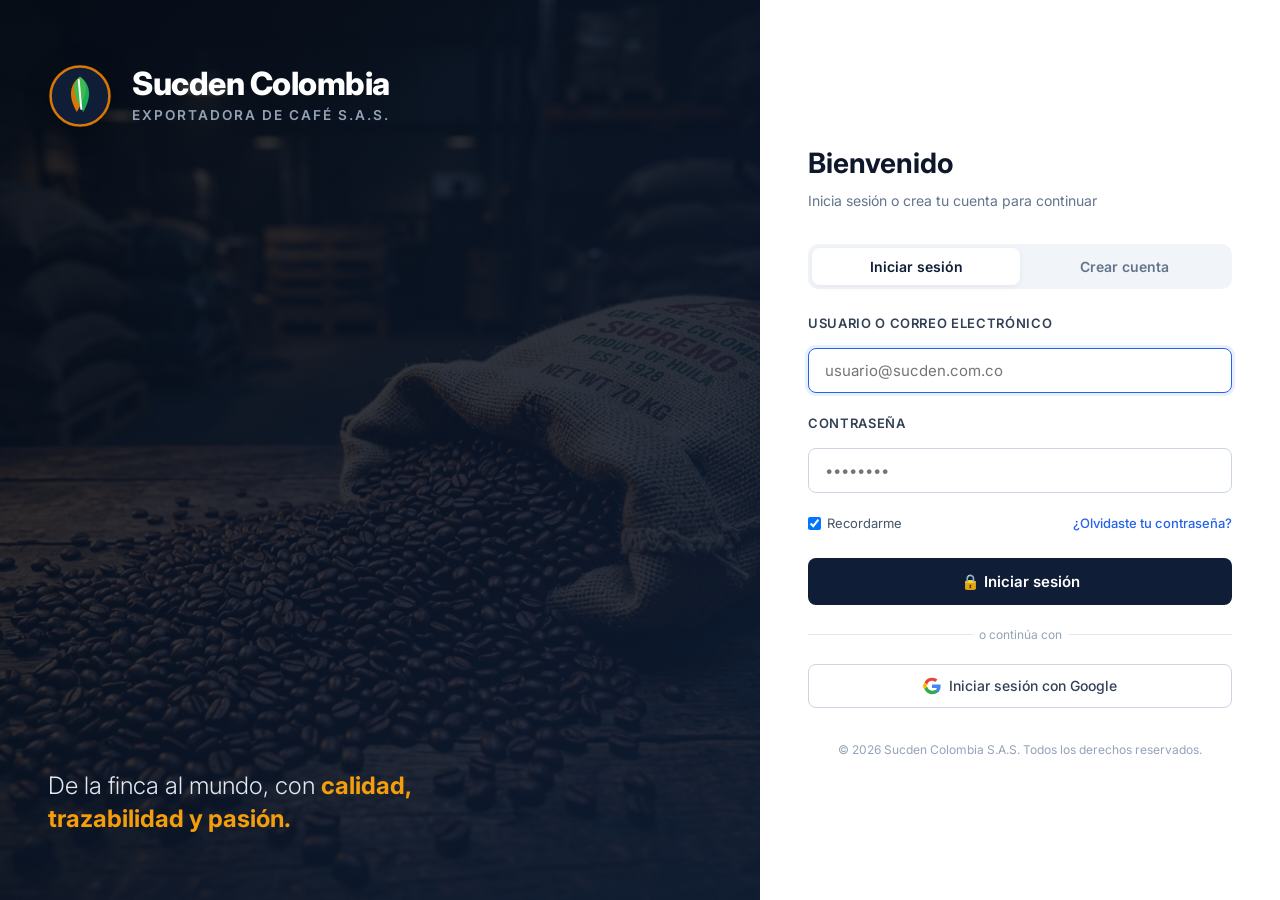
==== commit 54935e6c: "index.html" ====
--- a/index.html
+++ b/index.html
@@ -305,22 +305,6 @@
         </button>
       </form>
 
-      <!-- Configuración URL Backend -->
-      <div style="margin-top:1.5rem;text-align:center">
-        <button type="button" onclick="toggleConfig()" style="background:none;border:none;color:#64748B;font-size:0.75rem;cursor:pointer">
-          ⚙️ Configurar URL Backend Google Apps Script
-        </button>
-      </div>
-
-      <div id="config-box" style="display:none;margin-top:0.75rem;padding:0.75rem;background:#F8FAFC;border:1px solid #E2E8F0;border-radius:8px">
-        <label style="font-size:0.75rem;color:#475569;display:block;margin-bottom:4px">URL de la WebApp:</label>
-        <input type="url" id="api-url-input" class="form-input" style="font-size:0.75rem;padding:6px 10px" placeholder="https://script.google.com/macros/s/.../exec">
-        <div style="display:flex;gap:6px;margin-top:6px">
-          <button type="button" onclick="saveApiUrl()" style="flex:1;padding:6px;font-size:0.75rem;background:#2563EB;color:#FFF;border:none;border-radius:6px;cursor:pointer">Guardar</button>
-          <button type="button" onclick="testApiUrl()" style="padding:6px 12px;font-size:0.75rem;background:#E2E8F0;color:#0F172A;border:none;border-radius:6px;cursor:pointer">Probar</button>
-        </div>
-      </div>
-
       <div style="margin-top:2rem;font-size:0.75rem;color:#94A3B8;text-align:center">
         © 2026 Sucden Colombia S.A.S. Todos los derechos reservados.
       </div>
@@ -335,41 +319,11 @@
       window.location.href = 'app.html';
     }
 
-    document.getElementById('api-url-input').value = API.BASE_URL;
-
     function switchTab(tab) {
       document.getElementById('tab-login').classList.toggle('active', tab === 'login');
       document.getElementById('tab-register').classList.toggle('active', tab === 'register');
       document.getElementById('form-login').style.display = tab === 'login' ? 'block' : 'none';
       document.getElementById('form-register').style.display = tab === 'register' ? 'block' : 'none';
-    }
-
-    function toggleConfig() {
-      const box = document.getElementById('config-box');
-      box.style.display = box.style.display === 'none' ? 'block' : 'none';
-    }
-
-    function saveApiUrl() {
-      const url = document.getElementById('api-url-input').value.trim();
-      if (!url || !url.startsWith('https://script.google.com/')) {
-        return Toast.error('URL inválida', 'Debe comenzar por https://script.google.com/...');
-      }
-      localStorage.setItem('sucden_api_url', url);
-      Toast.success('URL Guardada', 'Reiniciando aplicación...');
-      setTimeout(() => window.location.reload(), 600);
-    }
-
-    async function testApiUrl() {
-      const url = document.getElementById('api-url-input').value.trim();
-      if (!url) return Toast.error('Requerido', 'Ingrese la URL');
-      try {
-        const res = await fetch(`${url}?action=health`);
-        const data = await res.json();
-        if (data.ok) Toast.success('Conexión Exitosa', 'El backend respondió OK.');
-        else Toast.error('Error', data.message || 'Respuesta inválida');
-      } catch (err) {
-        Toast.error('Conexión fallida', 'Verifique los permisos de su WebApp en Apps Script.');
-      }
     }
 
     async function handleLogin(e) {
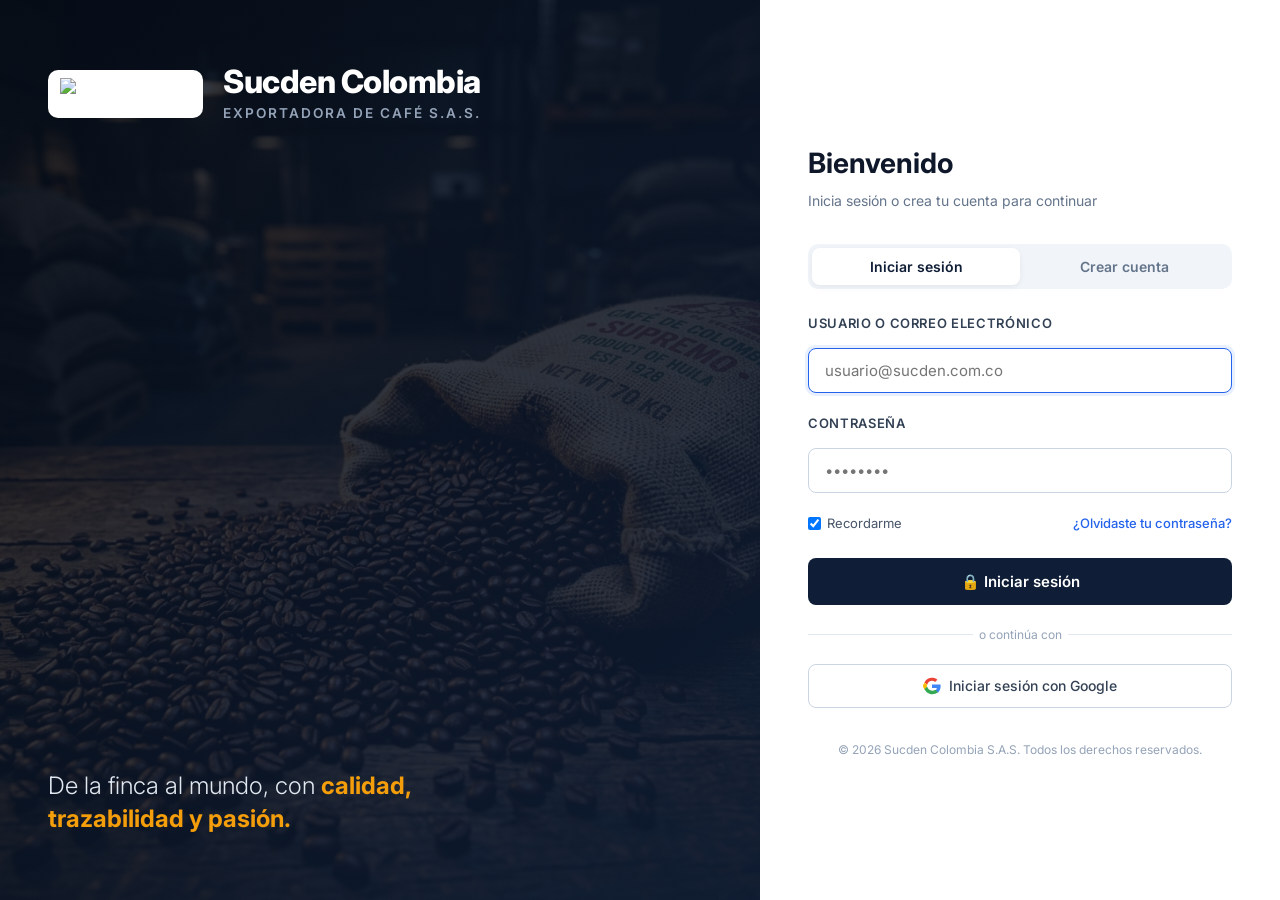
==== commit 2254bf17: "index.html" ====
--- a/index.html
+++ b/index.html
@@ -208,13 +208,7 @@
     <!-- Panel Izquierdo Hero Imagen de Café -->
     <div class="login-hero">
       <div class="hero-brand">
-        <!-- SVG Logo Sucden Colombia -->
-        <svg class="hero-logo-svg" viewBox="0 0 100 100" fill="none" xmlns="http://www.w3.org/2000/svg">
-          <circle cx="50" cy="50" r="46" fill="#0F1E36" stroke="#D97706" stroke-width="4"/>
-          <path d="M50 20C35 30 30 50 45 75C60 50 65 30 50 20Z" fill="#D97706"/>
-          <path d="M50 20C65 30 70 50 55 75C40 50 35 30 50 20Z" fill="#22C55E" opacity="0.85"/>
-          <path d="M48 25L52 70" stroke="#FFFFFF" stroke-width="3" stroke-linecap="round"/>
-        </svg>
+        <img src="src/assets/logo-sucden.png" alt="Sucden Colombia" style="height:48px;width:auto;background:#FFFFFF;padding:8px 12px;border-radius:10px">
         <div>
           <div class="hero-title">Sucden Colombia</div>
           <div class="hero-subtitle">Exportadora de Café S.A.S.</div>
--- a/src/styles/main.css
+++ b/src/styles/main.css
@@ -840,10 +840,11 @@
   justify-content: center;
   padding: var(--sp-4);
   opacity: 0;
+  pointer-events: none;
   transition: opacity var(--tr-base);
 }
 
-.modal-backdrop.open { opacity: 1; }
+.modal-backdrop.open { opacity: 1; pointer-events: auto; }
 
 .modal {
   background: var(--bg-card);
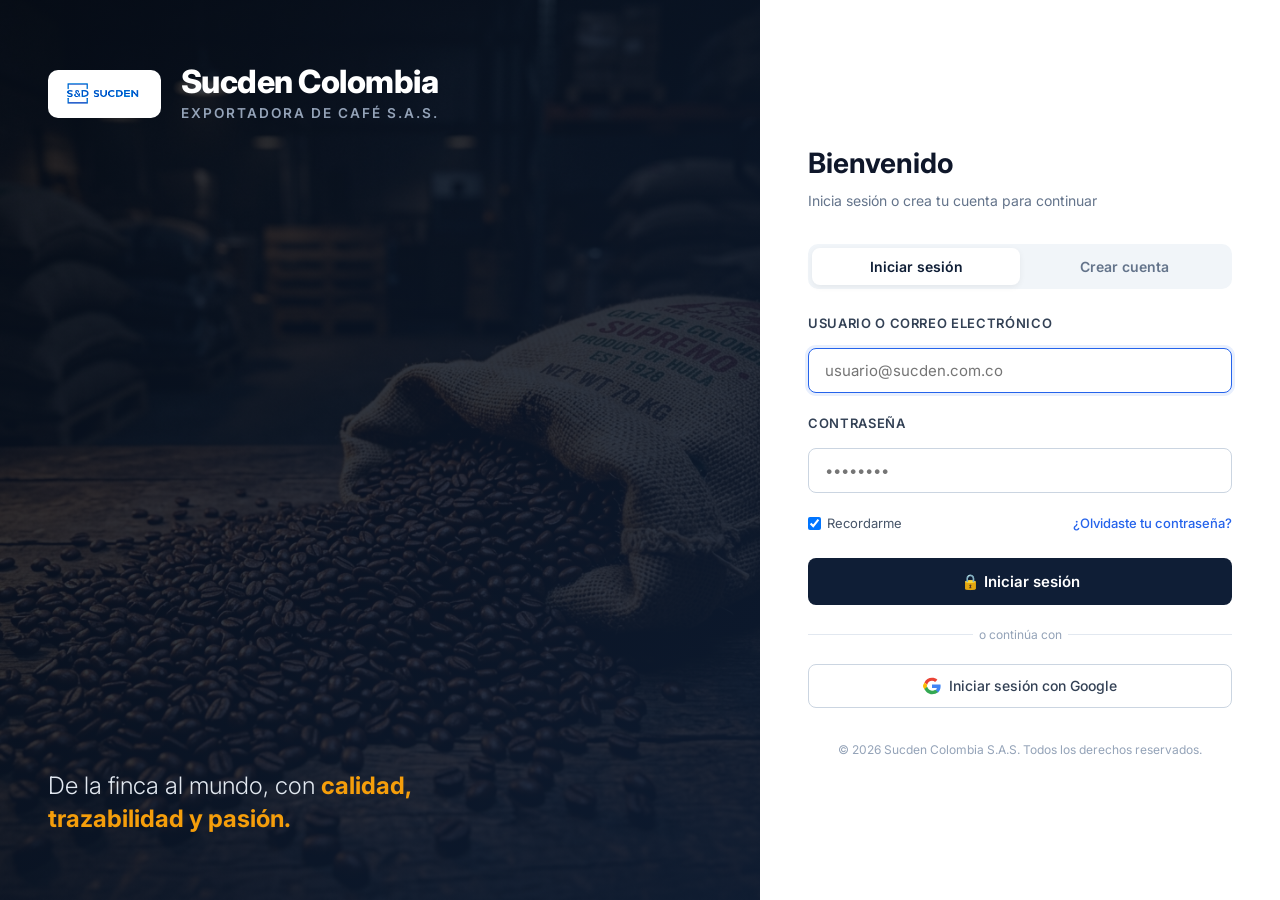
==== commit 7168fa59: "index.html" ====
--- a/index.html
+++ b/index.html
@@ -369,3 +369,4 @@
   </script>
 </body>
 </html>
+
--- a/src/styles/main.css
+++ b/src/styles/main.css
@@ -163,6 +163,21 @@
 .sidebar.collapsed ~ .main-wrapper,
 .main-wrapper.sidebar-collapsed { margin-left: var(--sidebar-collapsed); }
 
+.sidebar-logo {
+  height: 44px;
+  width: auto;
+  max-width: 100%;
+  background: #FFFFFF;
+  padding: 8px 14px;
+  border-radius: 10px;
+  transition: all var(--tr-base);
+}
+
+.sidebar.collapsed .sidebar-logo {
+  height: 30px;
+  padding: 5px;
+}
+
 .topbar {
   height: 60px;
   background: var(--bg-surface);
@@ -174,6 +189,17 @@
   position: sticky;
   top: 0;
   z-index: 90;
+}
+
+.topbar-greeting {
+  font-size: 13px;
+  color: #334155;
+  text-align: right;
+  line-height: 1.3;
+  white-space: nowrap;
+  overflow: hidden;
+  text-overflow: ellipsis;
+  max-width: 220px;
 }
 
 .page-content {
@@ -1167,6 +1193,7 @@
   .sidebar .nav-label,
   .sidebar .nav-group-label,
   .sidebar .user-info { display: none; }
+  .sidebar-logo { height: 30px; padding: 5px; }
   .main-wrapper { margin-left: var(--sidebar-collapsed); }
   .kpi-grid { grid-template-columns: repeat(auto-fill, minmax(160px, 1fr)); }
 }
@@ -1177,16 +1204,26 @@
   .sidebar .nav-label,
   .sidebar .nav-group-label,
   .sidebar .user-info { display: block; }
+  .sidebar-logo { height: 44px; padding: 8px 14px; }
   .sidebar.mobile-open { transform: translateX(0); }
   .main-wrapper { margin-left: 0; }
   .page-content { padding: var(--sp-4); }
   .form-grid-2, .form-grid-3 { grid-template-columns: 1fr; }
   .kpi-grid { grid-template-columns: 1fr 1fr; }
   .modal { max-width: 100%; border-radius: var(--r-lg); }
+
+  .topbar { padding: 0 var(--sp-3); gap: var(--sp-2); }
+  .topbar-actions { gap: 8px !important; }
+  .topbar-btn-label { display: none; }
+  .topbar-btn { padding: 6px 9px; }
+  .topbar-greeting { max-width: 110px; font-size: 11px; }
+  .page-breadcrumb span:first-child,
+  .page-breadcrumb span:nth-child(2) { display: none; }
 }
 
 @media (max-width: 480px) {
   .kpi-grid { grid-template-columns: 1fr; }
   .page-header { flex-direction: column; }
   .filter-bar { flex-direction: column; align-items: stretch; }
-}
+  .topbar-greeting { display: none; }
+}
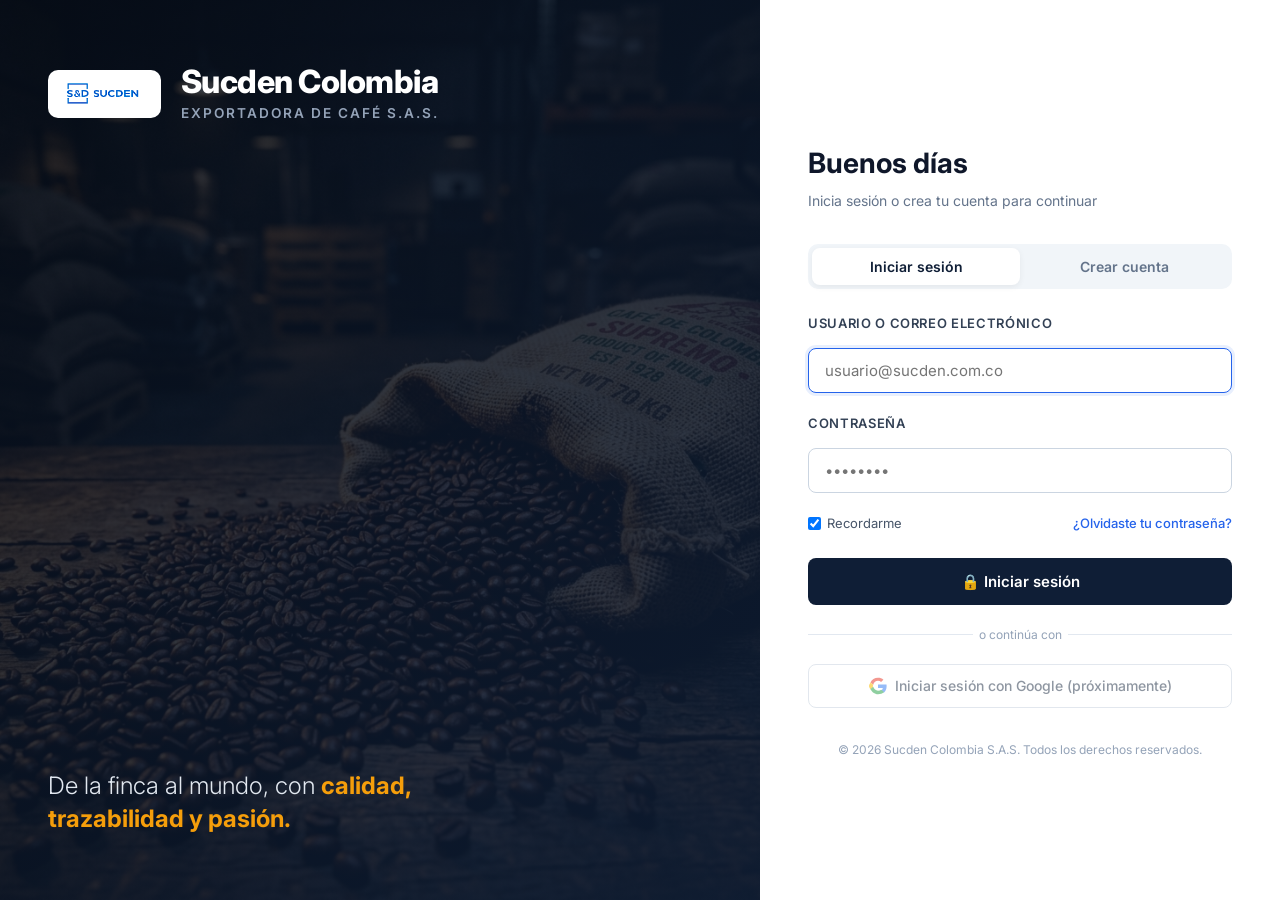
==== commit ecca8a82: "index.html" ====
--- a/index.html
+++ b/index.html
@@ -196,15 +196,41 @@
     .divider::before { margin-right: .5em; }
     .divider::after { margin-left: .5em; }
 
+    .mobile-brand { display: none; }
+
     @media (max-width: 900px) {
       .login-hero { display: none; }
       .login-form-wrapper { max-width: 100%; }
+      .mobile-brand {
+        display: flex;
+        justify-content: center;
+        margin-bottom: var(--sp-6, 24px);
+      }
+      .mobile-brand img {
+        height: 56px;
+        width: auto;
+        background: #0F1E36;
+        padding: 10px 18px;
+        border-radius: 12px;
+      }
     }
   </style>
 </head>
 <body>
 
   <div class="login-container">
+
+    <!-- Overlay de bienvenida mientras carga la app (evita sensación de demora) -->
+    <div id="login-loading-overlay" style="
+      position:fixed;inset:0;z-index:9999;display:none;
+      align-items:center;justify-content:center;flex-direction:column;gap:20px;
+      background:#0F1E36;color:#FFFFFF;text-align:center;padding:24px">
+      <img src="src/assets/logo-sucden.png" alt="Sucden Colombia" style="height:56px;width:auto;background:#FFFFFF;padding:10px 18px;border-radius:12px">
+      <div style="width:38px;height:38px;border:3px solid rgba(255,255,255,0.25);border-top-color:#D97706;border-radius:50%;animation:spin 0.7s linear infinite"></div>
+      <div id="login-loading-text" style="font-size:1.1rem;font-weight:600">Bienvenido a la App de Sucden Colombia</div>
+      <div style="font-size:0.85rem;color:#94A3B8">Cargando tu sesión…</div>
+    </div>
+    <style>@keyframes spin { to { transform: rotate(360deg); } }</style>
     <!-- Panel Izquierdo Hero Imagen de Café -->
     <div class="login-hero">
       <div class="hero-brand">
@@ -222,8 +248,11 @@
 
     <!-- Panel Derecho Formulario Blanco -->
     <div class="login-form-wrapper">
+      <div class="mobile-brand">
+        <img src="src/assets/logo-sucden.png" alt="Sucden Colombia">
+      </div>
       <div class="form-header">
-        <h2 class="form-title">Bienvenido</h2>
+        <h2 class="form-title" id="login-greeting">Bienvenido</h2>
         <p class="form-subtitle">Inicia sesión o crea tu cuenta para continuar</p>
       </div>
 
@@ -258,9 +287,9 @@
 
         <div class="divider">o continúa con</div>
 
-        <button type="button" class="btn-google" onclick="Toast.info('SSO','Acceso Google Habilitado para @sucden.com.co')">
+        <button type="button" class="btn-google" disabled style="opacity:0.55;cursor:not-allowed" onclick="Toast.info('Próximamente', 'El inicio de sesión con Google todavía no está activado. Usa tu correo y contraseña de Sucden.')">
           <svg width="18" height="18" viewBox="0 0 24 24"><path fill="#EA4335" d="M12 5c1.6 0 3 .6 4.1 1.6l3.1-3.1C17.3 1.7 14.8 1 12 1 7.5 1 3.7 3.6 1.9 7.3l3.7 2.9C6.5 7.2 9 5 12 5z"/><path fill="#4285F4" d="M23.5 12.3c0-.8-.1-1.6-.2-2.3H12v4.5h6.5c-.3 1.5-1.1 2.8-2.4 3.7l3.7 2.9c2.2-2 3.7-5 3.7-8.8z"/><path fill="#FBBC05" d="M5.6 14.8c-.2-.7-.4-1.5-.4-2.3s.2-1.6.4-2.3L1.9 7.3C.7 9.7 0 10.8 0 12s.7 2.3 1.9 4.7l3.7-2.9z"/><path fill="#34A853" d="M12 23c3.2 0 6-1.1 8-3l-3.7-2.9c-1.1.7-2.5 1.2-4.3 1.2-3 0-5.5-2.2-6.4-5.2L1.9 16c1.8 3.7 5.6 7 10.1 7z"/></svg>
-          Iniciar sesión con Google
+          Iniciar sesión con Google (próximamente)
         </button>
       </form>
 
@@ -313,6 +342,14 @@
       window.location.href = 'app.html';
     }
 
+    (function() {
+      const h = new Date().getHours();
+      let saludo = 'Buenas noches';
+      if (h >= 5 && h < 12) saludo = 'Buenos días';
+      else if (h >= 12 && h < 19) saludo = 'Buenas tardes';
+      document.getElementById('login-greeting').textContent = saludo;
+    })();
+
     function switchTab(tab) {
       document.getElementById('tab-login').classList.toggle('active', tab === 'login');
       document.getElementById('tab-register').classList.toggle('active', tab === 'register');
@@ -325,17 +362,26 @@
       const email = document.getElementById('login-email').value;
       const pass  = document.getElementById('login-password').value;
       const btn   = document.getElementById('btn-login');
+      const overlay = document.getElementById('login-loading-overlay');
+      const overlayText = document.getElementById('login-loading-text');
 
       if (!email || !pass) return Toast.error('Error', 'Ingrese su usuario y contraseña');
 
       btn.disabled = true;
       btn.innerHTML = '⏳ Autenticando...';
+      overlay.style.display = 'flex';
+      overlayText.textContent = 'Bienvenido a la App de Sucden Colombia';
 
       try {
-        await Auth.login(email, pass);
-        Toast.success('Acceso Correcto', 'Bienvenido a Sucden Colombia');
-        setTimeout(() => window.location.href = 'app.html', 500);
+        const usuario = await Auth.login(email, pass);
+        const h = new Date().getHours();
+        let saludo = 'Buenas noches';
+        if (h >= 5 && h < 12) saludo = 'Buenos días';
+        else if (h >= 12 && h < 19) saludo = 'Buenas tardes';
+        overlayText.textContent = `${saludo}, ${usuario.nombre || usuario.email}`;
+        window.location.href = 'app.html';
       } catch(err) {
+        overlay.style.display = 'none';
         Toast.error('Acceso denegado', err.message);
         btn.disabled = false;
         btn.innerHTML = '🔒 Iniciar sesión';
@@ -369,4 +415,3 @@
   </script>
 </body>
 </html>
-
--- a/src/styles/main.css
+++ b/src/styles/main.css
@@ -164,11 +164,11 @@
 .main-wrapper.sidebar-collapsed { margin-left: var(--sidebar-collapsed); }
 
 .sidebar-logo {
-  height: 44px;
+  height: 68px;
   width: auto;
   max-width: 100%;
   background: #FFFFFF;
-  padding: 8px 14px;
+  padding: 10px 16px;
   border-radius: 10px;
   transition: all var(--tr-base);
 }
@@ -197,9 +197,7 @@
   text-align: right;
   line-height: 1.3;
   white-space: nowrap;
-  overflow: hidden;
-  text-overflow: ellipsis;
-  max-width: 220px;
+  flex-shrink: 0;
 }
 
 .page-content {
@@ -1204,7 +1202,7 @@
   .sidebar .nav-label,
   .sidebar .nav-group-label,
   .sidebar .user-info { display: block; }
-  .sidebar-logo { height: 44px; padding: 8px 14px; }
+  .sidebar-logo { height: 56px; padding: 10px 16px; }
   .sidebar.mobile-open { transform: translateX(0); }
   .main-wrapper { margin-left: 0; }
   .page-content { padding: var(--sp-4); }
@@ -1216,7 +1214,7 @@
   .topbar-actions { gap: 8px !important; }
   .topbar-btn-label { display: none; }
   .topbar-btn { padding: 6px 9px; }
-  .topbar-greeting { max-width: 110px; font-size: 11px; }
+  .topbar-greeting { max-width: 110px; font-size: 11px; overflow: hidden; text-overflow: ellipsis; }
   .page-breadcrumb span:first-child,
   .page-breadcrumb span:nth-child(2) { display: none; }
 }
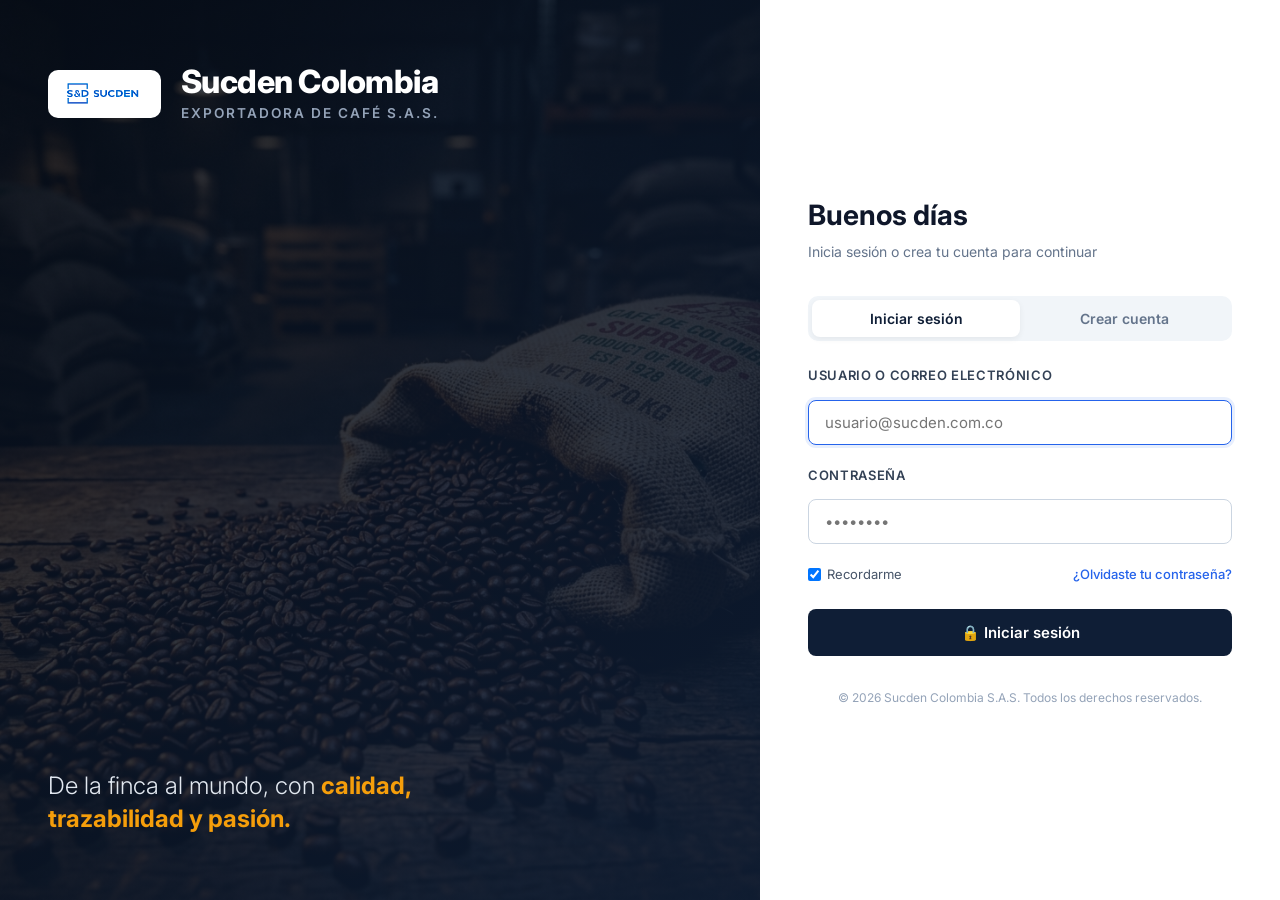
==== commit 1d1aa358: "index.html" ====
--- a/index.html
+++ b/index.html
@@ -160,41 +160,6 @@
     .btn-submit:hover {
       background: #162A45;
     }
-    .btn-google {
-      width: 100%;
-      padding: 0.75rem;
-      font-size: 0.875rem;
-      font-weight: 500;
-      color: #334155;
-      background: #FFFFFF;
-      border: 1px solid #CBD5E1;
-      border-radius: 8px;
-      cursor: pointer;
-      display: flex;
-      align-items: center;
-      justify-content: center;
-      gap: 8px;
-      margin-top: 1rem;
-      transition: background 0.2s ease;
-    }
-    .btn-google:hover {
-      background: #F8FAFC;
-    }
-    .divider {
-      display: flex;
-      align-items: center;
-      text-align: center;
-      color: #94A3B8;
-      font-size: 0.75rem;
-      margin: 1.25rem 0;
-    }
-    .divider::before, .divider::after {
-      content: '';
-      flex: 1;
-      border-bottom: 1px solid #E2E8F0;
-    }
-    .divider::before { margin-right: .5em; }
-    .divider::after { margin-left: .5em; }
 
     .mobile-brand { display: none; }
 
@@ -284,13 +249,6 @@
         <button type="submit" id="btn-login" class="btn-submit">
           🔒 Iniciar sesión
         </button>
-
-        <div class="divider">o continúa con</div>
-
-        <button type="button" class="btn-google" disabled style="opacity:0.55;cursor:not-allowed" onclick="Toast.info('Próximamente', 'El inicio de sesión con Google todavía no está activado. Usa tu correo y contraseña de Sucden.')">
-          <svg width="18" height="18" viewBox="0 0 24 24"><path fill="#EA4335" d="M12 5c1.6 0 3 .6 4.1 1.6l3.1-3.1C17.3 1.7 14.8 1 12 1 7.5 1 3.7 3.6 1.9 7.3l3.7 2.9C6.5 7.2 9 5 12 5z"/><path fill="#4285F4" d="M23.5 12.3c0-.8-.1-1.6-.2-2.3H12v4.5h6.5c-.3 1.5-1.1 2.8-2.4 3.7l3.7 2.9c2.2-2 3.7-5 3.7-8.8z"/><path fill="#FBBC05" d="M5.6 14.8c-.2-.7-.4-1.5-.4-2.3s.2-1.6.4-2.3L1.9 7.3C.7 9.7 0 10.8 0 12s.7 2.3 1.9 4.7l3.7-2.9z"/><path fill="#34A853" d="M12 23c3.2 0 6-1.1 8-3l-3.7-2.9c-1.1.7-2.5 1.2-4.3 1.2-3 0-5.5-2.2-6.4-5.2L1.9 16c1.8 3.7 5.6 7 10.1 7z"/></svg>
-          Iniciar sesión con Google (próximamente)
-        </button>
       </form>
 
       <!-- Formulario Registro -->
